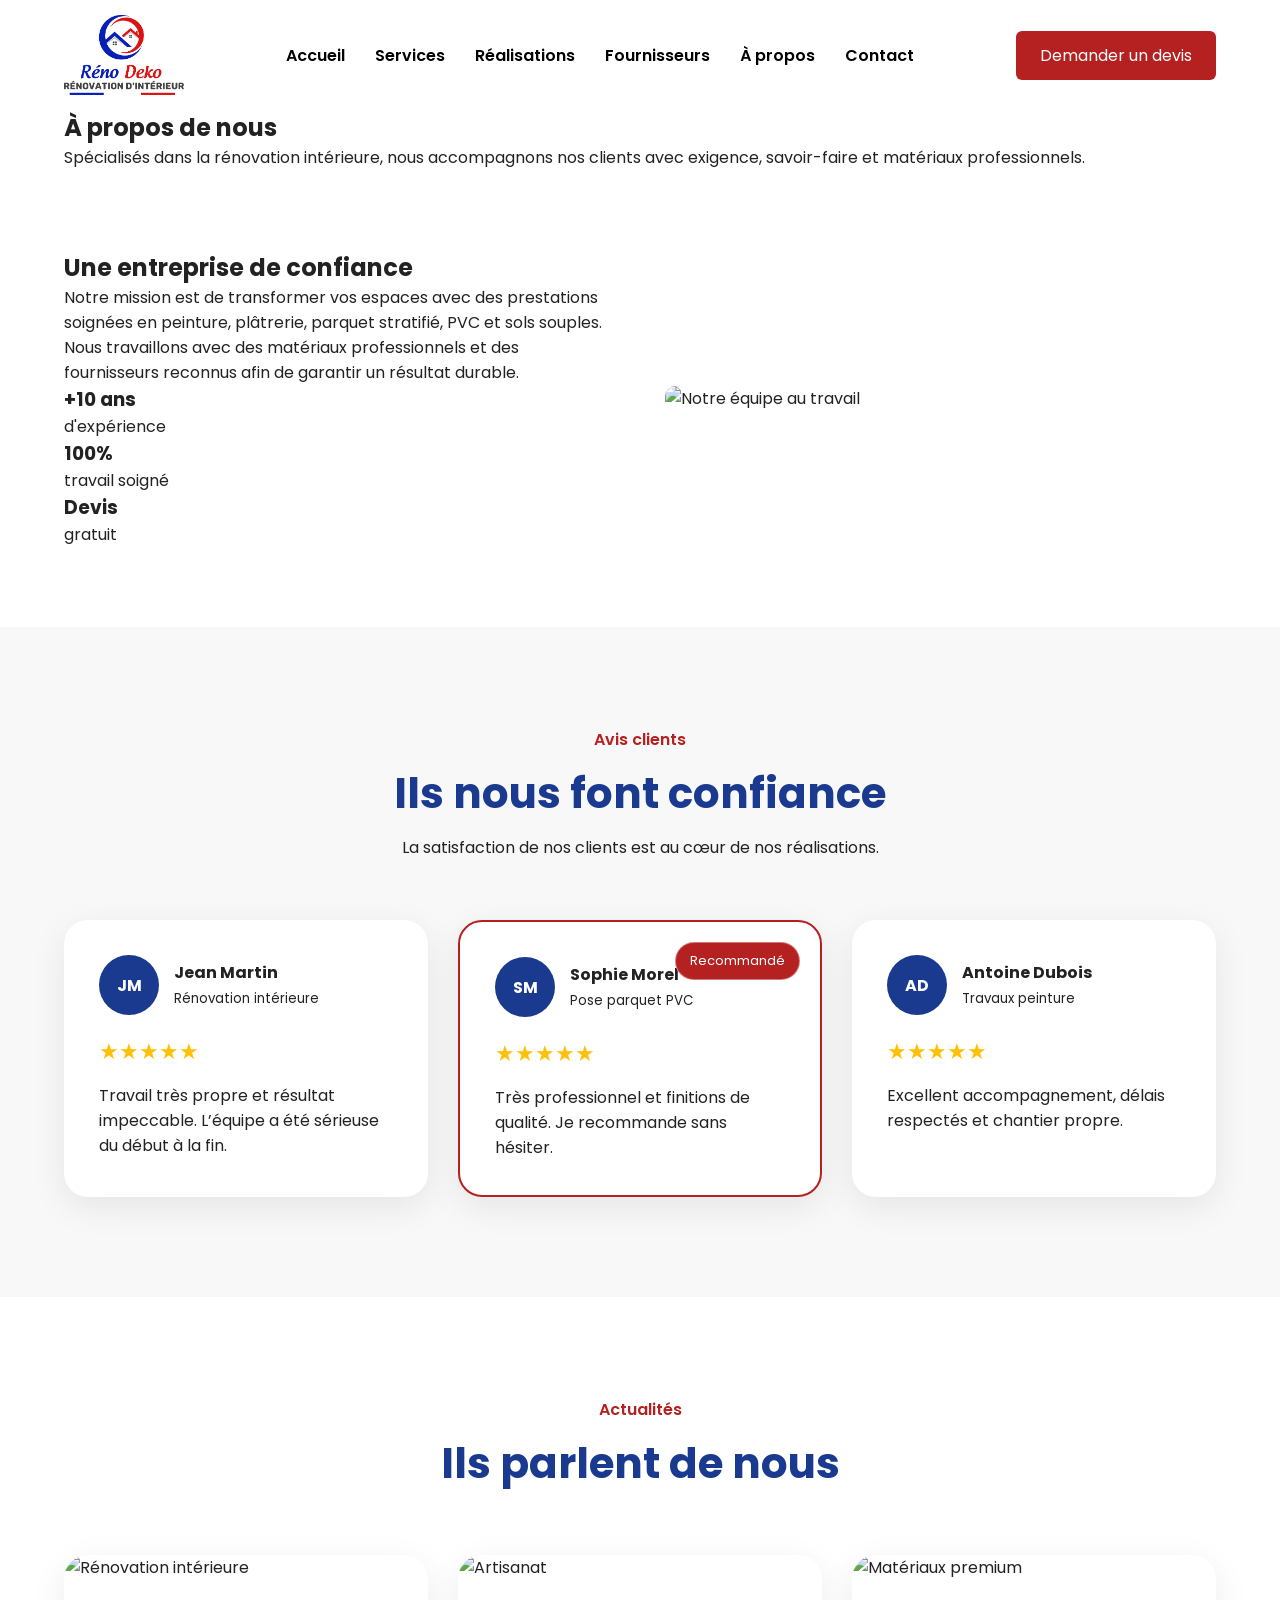
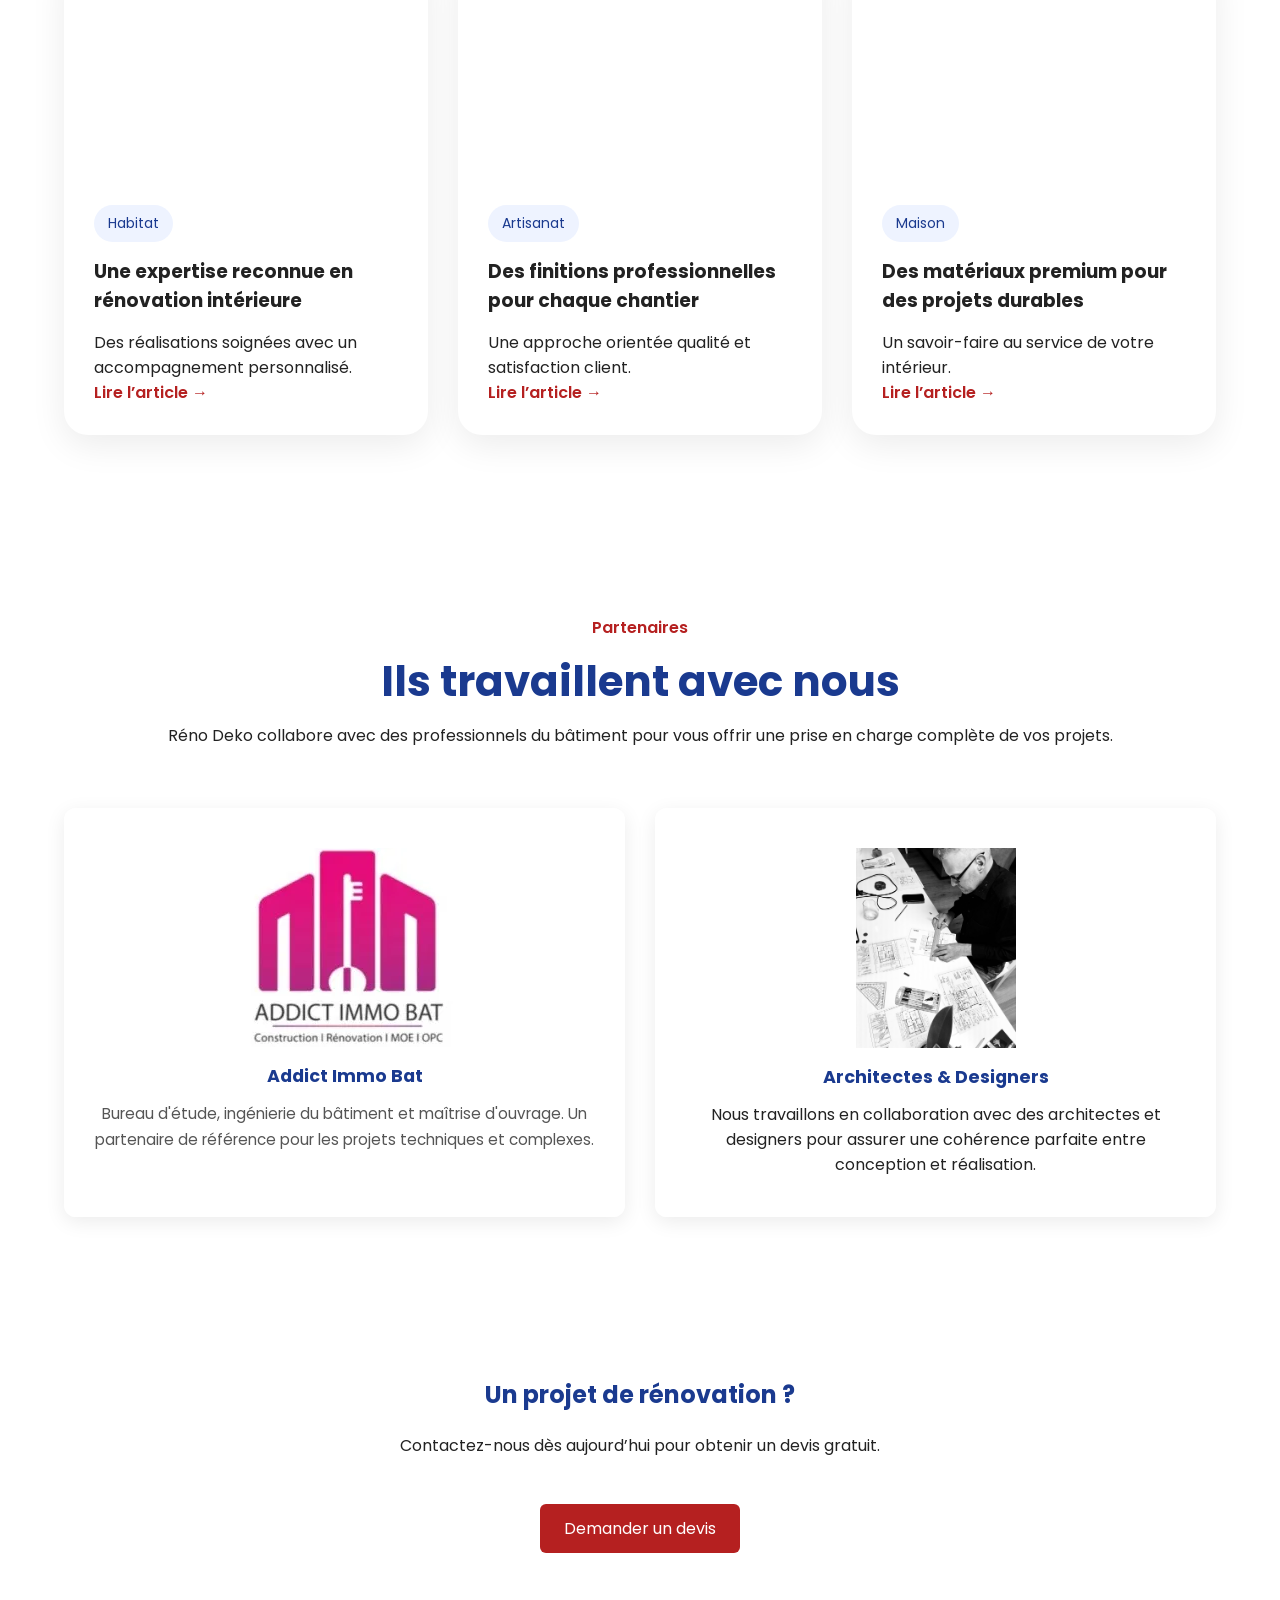
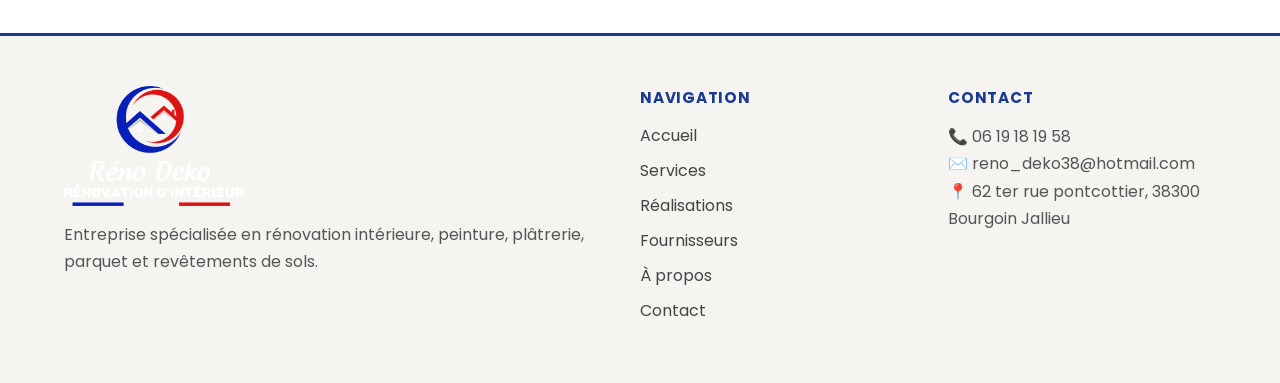
==== apropos.html @ 1f71a04a "Add files via upload" ====
<!DOCTYPE html>
<html lang="fr">

<head>

<meta charset="UTF-8">
<meta name="viewport" content="width=device-width, initial-scale=1.0">

<title>À propos</title>

<link rel="stylesheet" href="assets/css/style.css">
<link rel="stylesheet" href="assets/css/apropos.css">

</head>

<body>

<header>

    <div class="container navbar">

        <a href="index.html" class="logo">
            <img src="assets/images/logo.png" alt="Réno Deko">
        </a>

        <nav>
            <ul>
                <li><a href="index.html">Accueil</a></li>
                <li><a href="services.html">Services</a></li>
                <li><a href="realisations.html">Réalisations</a></li>
                <li><a href="fournisseurs.html">Fournisseurs</a></li>
                <li><a href="apropos.html">À propos</a></li>
                <li><a href="contact.html">Contact</a></li>
            </ul>
        </nav>

        <a href="contact.html" class="btn-primary">
            Demander un devis
        </a>

        <div class="burger">
            ☰
        </div>

    </div>

</header>

<main>

<section class="page-banner">

    <div class="container">

        <h1>À propos de nous</h1>

        <p>
            Spécialisés dans la rénovation intérieure,
            nous accompagnons nos clients avec exigence,
            savoir-faire et matériaux professionnels.
        </p>

    </div>

</section>


<section class="about">

    <div class="container about-grid">

        <div>

            <h2>Une entreprise de confiance</h2>

            <p>
                Notre mission est de transformer vos espaces
                avec des prestations soignées en peinture,
                plâtrerie, parquet stratifié, PVC et sols souples.
            </p>

            <p>
                Nous travaillons avec des matériaux
                professionnels et des fournisseurs reconnus
                afin de garantir un résultat durable.
            </p>

            <div class="stats">

                <div class="stat-box">
                    <h3>+10 ans</h3>
                    <p>d'expérience</p>
                </div>

                <div class="stat-box">
                    <h3>100%</h3>
                    <p>travail soigné</p>
                </div>

                <div class="stat-box">
                    <h3>Devis</h3>
                    <p>gratuit</p>
                </div>

            </div>

        </div>

        <img src="https://images.unsplash.com/photo-1600585154340-be6161a56a0c?w=700&q=80" alt="Notre équipe au travail" style="width:100%;border-radius:10px;">

    </div>

</section>


<section class="reviews">

    <div class="container">

        <div class="section-title">
            <span>Avis clients</span>
            <h2>Ils nous font confiance</h2>
            <p>
                La satisfaction de nos clients
                est au cœur de nos réalisations.
            </p>
        </div>

        <div class="reviews-grid">

            <div class="review-card">

                <div class="review-top">

                    <div class="review-avatar">
                        JM
                    </div>

                    <div>
                        <h4>Jean Martin</h4>
                        <small>Rénovation intérieure</small>
                    </div>

                </div>

                <div class="stars">
                    ★★★★★
                </div>

                <p>
                    Travail très propre et résultat impeccable.
                    L’équipe a été sérieuse du début à la fin.
                </p>

            </div>


            <div class="review-card featured">

                <div class="badge">
                    Recommandé
                </div>

                <div class="review-top">

                    <div class="review-avatar">
                        SM
                    </div>

                    <div>
                        <h4>Sophie Morel</h4>
                        <small>Pose parquet PVC</small>
                    </div>

                </div>

                <div class="stars">
                    ★★★★★
                </div>

                <p>
                    Très professionnel et finitions de qualité.
                    Je recommande sans hésiter.
                </p>

            </div>


            <div class="review-card">

                <div class="review-top">

                    <div class="review-avatar">
                        AD
                    </div>

                    <div>
                        <h4>Antoine Dubois</h4>
                        <small>Travaux peinture</small>
                    </div>

                </div>

                <div class="stars">
                    ★★★★★
                </div>

                <p>
                    Excellent accompagnement,
                    délais respectés et chantier propre.
                </p>

            </div>

        </div>

    </div>

</section>


<section class="press">

    <div class="container">

        <div class="section-title">
            <span>Actualités</span>
            <h2>Ils parlent de nous</h2>
        </div>

        <div class="press-grid">

            <article class="press-card">

                <div class="press-image" style="background:none;height:220px;overflow:hidden;">
                    <img src="https://images.unsplash.com/photo-1560440021-33f9b867899d?w=600&q=80" alt="Rénovation intérieure" style="width:100%;height:100%;object-fit:cover;">
                </div>

                <div class="press-content">
                    <span class="press-tag">
                        Habitat
                    </span>

                    <h3>
                        Une expertise reconnue
                        en rénovation intérieure
                    </h3>

                    <p>
                        Des réalisations soignées
                        avec un accompagnement personnalisé.
                    </p>

                    <a href="https://www.youtube.com/">
                        Lire l’article →
                    </a>
                </div>

            </article>


            <article class="press-card">

                <div class="press-image" style="background:none;height:220px;overflow:hidden;">
                    <img src="https://images.unsplash.com/photo-1503387762-592deb58ef4e?w=600&q=80" alt="Artisanat" style="width:100%;height:100%;object-fit:cover;">
                </div>

                <div class="press-content">
                    <span class="press-tag">
                        Artisanat
                    </span>

                    <h3>
                        Des finitions professionnelles
                        pour chaque chantier
                    </h3>

                    <p>
                        Une approche orientée qualité
                        et satisfaction client.
                    </p>

                    <a href="https://www.youtube.com/">
                        Lire l’article →
                    </a>
                </div>

            </article>


            <article class="press-card">

                <div class="press-image" style="background:none;height:220px;overflow:hidden;">
                    <img src="https://images.unsplash.com/photo-1556909114-f6e7ad7d3136?w=600&q=80" alt="Matériaux premium" style="width:100%;height:100%;object-fit:cover;">
                </div>

                <div class="press-content">
                    <span class="press-tag">
                        Maison
                    </span>

                    <h3>
                        Des matériaux premium
                        pour des projets durables
                    </h3>

                    <p>
                        Un savoir-faire au service
                        de votre intérieur.
                    </p>

                    <a href="https://www.youtube.com/">
                        Lire l’article →
                    </a>
                </div>

            </article>

        </div>

    </div>

</section>


<section class="partners">

<div class="container">

    <div class="section-title">
        <span>Partenaires</span>
        <h2>Ils travaillent avec nous</h2>
        <p>Réno Deko collabore avec des professionnels du bâtiment
        pour vous offrir une prise en charge complète de vos projets.</p>
    </div>

    <div class="partners-grid">

        <div class="partner-card">
            <img src="assets/images/addict-immo-bat.jpg" alt="Addict Immo Bat">
            <h3>Addict Immo Bat</h3>
            <p>Bureau d'étude, ingénierie du bâtiment et maîtrise d'ouvrage.
            Un partenaire de référence pour les projets techniques et complexes.</p>
        </div>

        <div class="partner-card2">
            <img src="assets/images/architechte.jpg" alt="Architechte">
            <h3>Architectes &amp; Designers</h3>
            <p>Nous travaillons en collaboration avec des architectes et designers
            pour assurer une cohérence parfaite entre conception et réalisation.</p>
        </div>

    </div>

</div>

</section>

<section class="cta">

    <div class="container">

        <h2>Un projet de rénovation ?</h2>

        <p>
            Contactez-nous dès aujourd’hui
            pour obtenir un devis gratuit.
        </p>

        <a href="contact.html" class="btn-primary">
            Demander un devis
        </a>

    </div>

</section>

</main>

<footer>

    <div class="container footer-grid">

        <div>
            <img src="assets/images/logo-white.png"
            alt="Réno Deko"
            style="width:180px; margin-bottom:15px;">

            <p>
                Entreprise spécialisée en rénovation intérieure,
                peinture, plâtrerie, parquet et revêtements de sols.
            </p>
        </div>

        <div>
            <h4>Navigation</h4>
            <a href="index.html">Accueil</a>
            <a href="services.html">Services</a>
            <a href="realisations.html">Réalisations</a>
            <a href="fournisseurs.html">Fournisseurs</a>
            <a href="apropos.html">À propos</a>
            <a href="contact.html">Contact</a>
        </div>

        <div>
            <h4>Contact</h4>
                
            <p>📞 06 19 18 19 58</p>
            <p>✉️ reno_deko38@hotmail.com</p>
            <p>📍 62 ter rue pontcottier, 38300 Bourgoin Jallieu</p>
        </div>

    </div>

</footer>

<script src="assets/js/main.js"></script>

</body>
</html>
---- assets/css/style.css ----
@import url('https://fonts.googleapis.com/css2?family=Poppins:wght@300;400;500;600;700&display=swap');

:root{
    --blue:#1a3a8f;
    --red:#b52020;
    --dark:#222;
    --light:#fff;
    --gray:#faf9f7;
}

*{
    margin:0;
    padding:0;
    box-sizing:border-box;
}

html,
body{
    height:100%;
}

body{
    font-family:'Poppins',sans-serif;
    color:var(--dark);
    display:flex;
    flex-direction:column;
    min-height:100vh;
    background-image: url("../images/fond.jpg");
    background-size: cover;
    background-position: center;
    background-repeat: no-repeat;
    background-attachment: fixed;
}

main{
    flex:1;
}

img{
    max-width:100%;
    display:block;
}

a{
    text-decoration:none;
}

.container{
    width:90%;
    max-width:1200px;
    margin:auto;
}

/* ── HEADER ── */
header{
    background:rgba(255,255,255,0.95);
    position: relative;
    z-index: 10;
}

.navbar{
    display:flex;
    justify-content:space-between;
    align-items:center;
    padding:15px 0;
}

.logo img{
    height:80px;
}

nav ul{
    display:flex;
    list-style:none;
    gap:30px;
}

nav a{
    color:#000000;
    font-weight:600;
    font-size:16px;
}

nav a:hover{
    color:var(--blue);
}

.btn-primary{
    background:var(--red);
    color:white;
    padding:12px 24px;
    border-radius:6px;
    transition: background 0.2s ease;
}

.btn-primary:hover{
    background:#8f1818;
}

.btn-secondary{
    border:2px solid white;
    color:white;
    padding:12px 24px;
    border-radius:6px;
    transition: all 0.2s ease;
}

.btn-secondary:hover{
    background:white;
    color:var(--dark);
}

/* ── HERO PLEINE LARGEUR ── */
.hero{
    position: relative;
    min-height: 90vh;
    display: flex;
    align-items: center;
    overflow: hidden;
}

/* Diaporama du hero — contrôlé par JavaScript */
/* Place tes fichiers : hero-banner1.jpg, hero-banner2.jpg, hero-banner3.jpg */
.hero-bg{
    position: absolute;
    inset: 0;
    background-size: cover;
    background-position: center;
    background-repeat: no-repeat;
    opacity: 0;
    transition: opacity 2s ease-in-out;
}

.hero-bg.active{
    opacity: 1;
}

/* Overlay sombre pour lisibilité du texte */
.hero-overlay{
    position: absolute;
    inset: 0;
    background: linear-gradient(
        to right,
        rgba(0,0,0,0.65) 0%,
        rgba(0,0,0,0.35) 60%,
        rgba(0,0,0,0.15) 100%
    );
}

.hero-content{
    position: relative;
    z-index: 2;
    max-width: 650px;
    padding: 80px 0;
}

.badge{
    display:inline-block;
    background: rgba(255,255,255,0.2);
    color: white;
    border: 1px solid rgba(255,255,255,0.4);
    padding:8px 15px;
    border-radius:50px;
    margin-bottom:24px;
    font-size:0.85rem;
    backdrop-filter: blur(4px);
}

.hero h1{
    font-size: 56px;
    color: white;
    margin-bottom: 20px;
    line-height: 1.15;
    text-shadow: 0 2px 10px rgba(0,0,0,0.3);
}

.hero p{
    color: rgba(255,255,255,0.88);
    line-height:1.8;
    margin-bottom:36px;
    font-size: 1.05rem;
}

.hero-buttons{
    display:flex;
    gap:15px;
    flex-wrap: wrap;
}

/* ── SERVICES ── */
.services-home{
    padding:80px 0;
    background:transparent;
}

.services-home h2,
.suppliers-preview h2,
.cta h2{
    text-align:center;
    margin-bottom:40px;
    color:var(--blue);
}

/* anciens cards conservés au cas où utilisés ailleurs */
.cards{
    display:grid;
    grid-template-columns:repeat(auto-fit,minmax(220px,1fr));
    gap:20px;
}
.card{
    background:rgba(255,255,255,0.92);
    padding:30px;
    border-radius:10px;
    box-shadow:0 5px 20px rgba(0,0,0,.08);
}

/* ── SERVICE CARDS AVEC HOVER IMAGE ── */
.service-cards{
    display:grid;
    grid-template-columns:repeat(3, 1fr);
    gap:16px;
}

.service-card{
    position:relative;
    overflow:hidden;
    display:block;
    aspect-ratio:4/3;
    cursor:pointer;
    border-radius:10px;
}

.service-card img{
    width:100%;
    height:100%;
    object-fit:cover;
    display:block;
    transition:transform 0.5s ease;
}

.service-card:hover img{
    transform:scale(1.06);
}

.service-card-overlay{
    position:absolute;
    inset:0;
    background:linear-gradient(
        to top,
        rgba(10,20,60,0.70) 0%,
        rgba(10,20,60,0.30) 60%,
        rgba(0,0,0,0) 100%
    );
    display:flex;
    flex-direction:column;
    justify-content:flex-end;
    padding:28px 24px;
    opacity:0;
    transition:opacity 0.35s ease;
}

/* titre toujours visible en bas même sans hover */
.service-card-overlay h3{
    color:white;
    font-size:1.15rem;
    font-weight:700;
    margin-bottom:8px;
    text-shadow:0 1px 6px rgba(0,0,0,0.5);
    transform:translateY(6px);
    transition:transform 0.35s ease;
}

.service-card-overlay p{
    color:rgba(255,255,255,0.9);
    font-size:0.88rem;
    line-height:1.55;
    margin-bottom:14px;
    opacity:0;
    transform:translateY(10px);
    transition:opacity 0.3s ease 0.05s, transform 0.35s ease 0.05s;
}

.service-card-link{
    display:inline-block;
    color:white;
    border:1px solid white;
    padding:6px 16px;
    border-radius:4px;
    font-size:0.82rem;
    font-weight:600;
    width:fit-content;
    opacity:0;
    transform:translateY(10px);
    transition:opacity 0.3s ease 0.1s, transform 0.35s ease 0.1s, background 0.2s ease;
}

.service-card-link:hover{
    background:white;
    color:var(--dark);
}

/* état sans hover : juste le titre visible */
.service-card::before{
    content:'';
    position:absolute;
    inset:0;
    background:linear-gradient(
        to top,
        rgba(0,0,0,0.30) 0%,
        rgba(0,0,0,0) 45%
    );
    z-index:1;
    transition:opacity 0.35s ease;
}

.service-card .service-card-overlay{
    z-index:2;
    opacity:1;
}

.service-card:not(:hover) .service-card-overlay p,
.service-card:not(:hover) .service-card-link{
    opacity:0;
    transform:translateY(10px);
}

.service-card:hover .service-card-overlay p,
.service-card:hover .service-card-link{
    opacity:1;
    transform:translateY(0);
}

.service-card:hover::before{
    opacity:0;
}

.service-card:hover .service-card-overlay h3{
    transform:translateY(0);
}

@media(max-width:992px){
    .service-cards{
        grid-template-columns:repeat(2,1fr);
    }
}

@media(max-width:560px){
    .service-cards{
        grid-template-columns:1fr;
    }
}

/* ── SERVICES PAGE CARDS ── */
.services-page .container{
    display: flex;
    flex-direction: column;
    gap: 30px;
    padding: 60px 0;
}

.services-card{
    display: flex;
    flex-direction: row;
    align-items: stretch;
    background: rgba(255,255,255,0.95);
    border-radius: 14px;
    box-shadow: 0 4px 24px rgba(0,0,0,0.08);
    overflow: hidden;
}

.services-card img{
    width: 340px;
    min-width: 280px;
    height: 280px;
    object-fit: cover;
    display: block;
    flex-shrink: 0;
    border-radius: 14px 0 0 14px;
}

.services-card > div{
    padding: 36px 40px;
    display: flex;
    flex-direction: column;
    justify-content: center;
}

.services-card h2{
    color: var(--blue);
    font-size: 1.4rem;
    font-weight: 700;
    margin-bottom: 12px;
}

.services-card p{
    color: #444;
    line-height: 1.7;
    margin-bottom: 16px;
    font-size: 0.97rem;
}

.services-card ul{
    list-style: none;
    padding: 0;
    display: flex;
    flex-direction: column;
    gap: 6px;
}

.services-card ul li{
    color: #333;
    font-size: 0.93rem;
}

@media(max-width: 768px){
    .services-card{
        flex-direction: column;
    }

    .services-card img{
        width: 100%;
        height: 220px;
        min-width: unset;
    }

    .services-card > div{
        padding: 24px 20px;
    }
}

/* ── AVANTAGES ── */
.advantages{
    background:var(--blue);
    color:white;
    padding:50px 0;
}

.advantages-grid{
    display:grid;
    grid-template-columns:repeat(3,1fr);
    gap:30px 20px;
    text-align:center;
}

.advantages-grid h3{
    font-size:1.1rem;
    margin-bottom:6px;
}

.advantages-grid p{
    font-size:0.9rem;
    opacity:0.85;
}

/* ── FOURNISSEURS ── */
.suppliers-preview{
    padding:80px 0;
}

.logos{
    display:flex;
    justify-content:center;
    align-items:center;
    flex-wrap:wrap;
    gap:50px;
}

.logos img{
    max-height:60px;
    min-width:80px;
    object-fit:contain;
}

.logos img[src=""],
.logos img:not([src]){
    display:none;
}

/* ── CTA ── */
.cta{
    padding:80px 0;
    text-align:center;
}

.cta h2{
    margin-bottom:20px;
}

.cta p{
    margin-bottom:35px;
    line-height:1.7;
}

.cta .btn-primary{
    display:inline-block;
    margin-top:10px;
}

/* ── FOOTER ── */
footer{
    background:#f5f4f0;
    color:#333;
    padding:50px 0;
    border-top:3px solid var(--blue);
}

.footer-grid{
    display:grid;
    grid-template-columns:2fr 1fr 1fr;
    gap:40px;
}

footer a{
    display:block;
    color:#444;
    margin-bottom:10px;
    transition: color 0.2s;
}

footer a:hover{
    color:var(--blue);
}

footer h4{
    color:var(--blue);
    margin-bottom:14px;
    font-size:0.95rem;
    text-transform:uppercase;
    letter-spacing:0.05em;
}

footer p{
    color:#555;
    line-height:1.7;
}

.burger{
    display:none;
}

/* ── MOBILE ── */
@media(max-width:992px){

    .hero{
        min-height: 100svh;
    }

    .hero h1{
        font-size:32px;
    }

    .hero-overlay{
        background: rgba(0,0,0,0.55);
    }

    nav{
        display:none;
    }

    .burger{
        display:block;
        font-size:28px;
        cursor:pointer;
        color:var(--blue);
    }

    nav.active{
        display:flex;
        position:absolute;
        top:100%;
        left:0;
        right:0;
        background:white;
        flex-direction:column;
        padding:20px;
        box-shadow:0 10px 20px rgba(0,0,0,.1);
        z-index:100;
    }

    nav.active ul{
        flex-direction:column;
        gap:20px;
    }

    header{
        position:relative;
    }

    .advantages-grid{
        grid-template-columns:1fr 1fr;
        gap:24px 16px;
    }

    .footer-grid{
        grid-template-columns:1fr;
    }

    .navbar > .btn-primary{
        display:none;
    }
}
---- assets/css/apropos.css ----
.about{
padding:80px 0;
}

.about-grid{
display:grid;
grid-template-columns:1fr 1fr;
gap:50px;
align-items:center;
}

.about img{
border-radius:10px;
}

@media(max-width:768px){

.about-grid{
grid-template-columns:1fr;
}

}

.section-title{
    text-align:center;
    margin-bottom:60px;
}

.section-title span{
    color:var(--red);
    font-weight:600;
}

.section-title h2{
    font-size:42px;
    color:var(--blue);
    margin:10px 0;
}

/* AVIS */

.reviews{
    background:#f8f8f8;
    padding:100px 0;
}

.reviews-grid{
    display:grid;
    grid-template-columns:repeat(3,1fr);
    gap:30px;
}

.review-card{
    background:white;
    border-radius:24px;
    padding:35px;
    box-shadow:0 10px 35px rgba(0,0,0,.08);
    transition:.3s;
    position:relative;
}

.review-card:hover{
    transform:translateY(-8px);
}

.review-top{
    display:flex;
    align-items:center;
    gap:15px;
    margin-bottom:20px;
}

.review-avatar{
    width:60px;
    height:60px;
    border-radius:50%;
    background:var(--blue);
    color:white;
    display:flex;
    align-items:center;
    justify-content:center;
    font-weight:700;
}

.stars{
    color:#FFC107;
    font-size:22px;
    margin-bottom:15px;
}

.featured{
    border:2px solid var(--red);
}

.badge{
    position:absolute;
    top:20px;
    right:20px;
    background:var(--red);
    color:white;
    padding:8px 14px;
    border-radius:50px;
    font-size:13px;
}

/* PRESSE */

.press{
    padding:100px 0;
}

.press-grid{
    display:grid;
    grid-template-columns:repeat(3,1fr);
    gap:30px;
}

.press-card{
    background:white;
    border-radius:24px;
    overflow:hidden;
    box-shadow:0 10px 35px rgba(0,0,0,.08);
    transition:.3s;
}

.press-card:hover{
    transform:translateY(-8px);
}

.press-image{
    height:220px;
    background:linear-gradient(
        135deg,
        var(--blue),
        #1f3d7a
    );
}

.press-content{
    padding:30px;
}

.press-tag{
    display:inline-block;
    background:#eef3ff;
    color:var(--blue);
    padding:8px 14px;
    border-radius:50px;
    font-size:14px;
    margin-bottom:15px;
}

.press-content h3{
    margin-bottom:15px;
}

.press-content a{
    color:var(--red);
    font-weight:600;
    text-decoration:none;
}

@media(max-width:992px){

    .reviews-grid,
    .press-grid{
        grid-template-columns:1fr;
    }

}
/* PARTENAIRES */

.partners {
    padding: 80px 0;
    background: transparent;
}

.partners-grid {
    display: grid;
    grid-template-columns: repeat(auto-fit, minmax(280px, 1fr));
    gap: 30px;
    margin-top: 20px;
}

.partner-card {
    background: rgba(255,255,255,0.92);
    border-radius: 12px;
    padding: 40px 30px;
    box-shadow: 0 5px 20px rgba(0,0,0,.08);
    text-align: center;
}

.partner-card2 {
    background: rgba(255,255,255,0.92);
    border-radius: 12px;
    padding: 40px 30px;
    box-shadow: 0 5px 20px rgba(0,0,0,.08);
    text-align: center;
}

.partner-card img {
    max-height: 800px;
    object-fit: contain;
    margin: 0 auto 16px;
}

.partner-card2 img {
    max-height: 200px;
    object-fit: contain;
    margin: 0 auto 16px;
}

.partner-icon {
    font-size: 2.5rem;
    margin-bottom: 16px;
}

.partner-card h3 {
    color: var(--blue);
    margin-bottom: 12px;
    font-size: 1.1rem;
}

.partner-card2 h3 {
    color: var(--blue);
    margin-bottom: 12px;
    font-size: 1.1rem;
}

.partner-card p {
    line-height: 1.7;
    color: #555;
    font-size: 0.95rem;
}
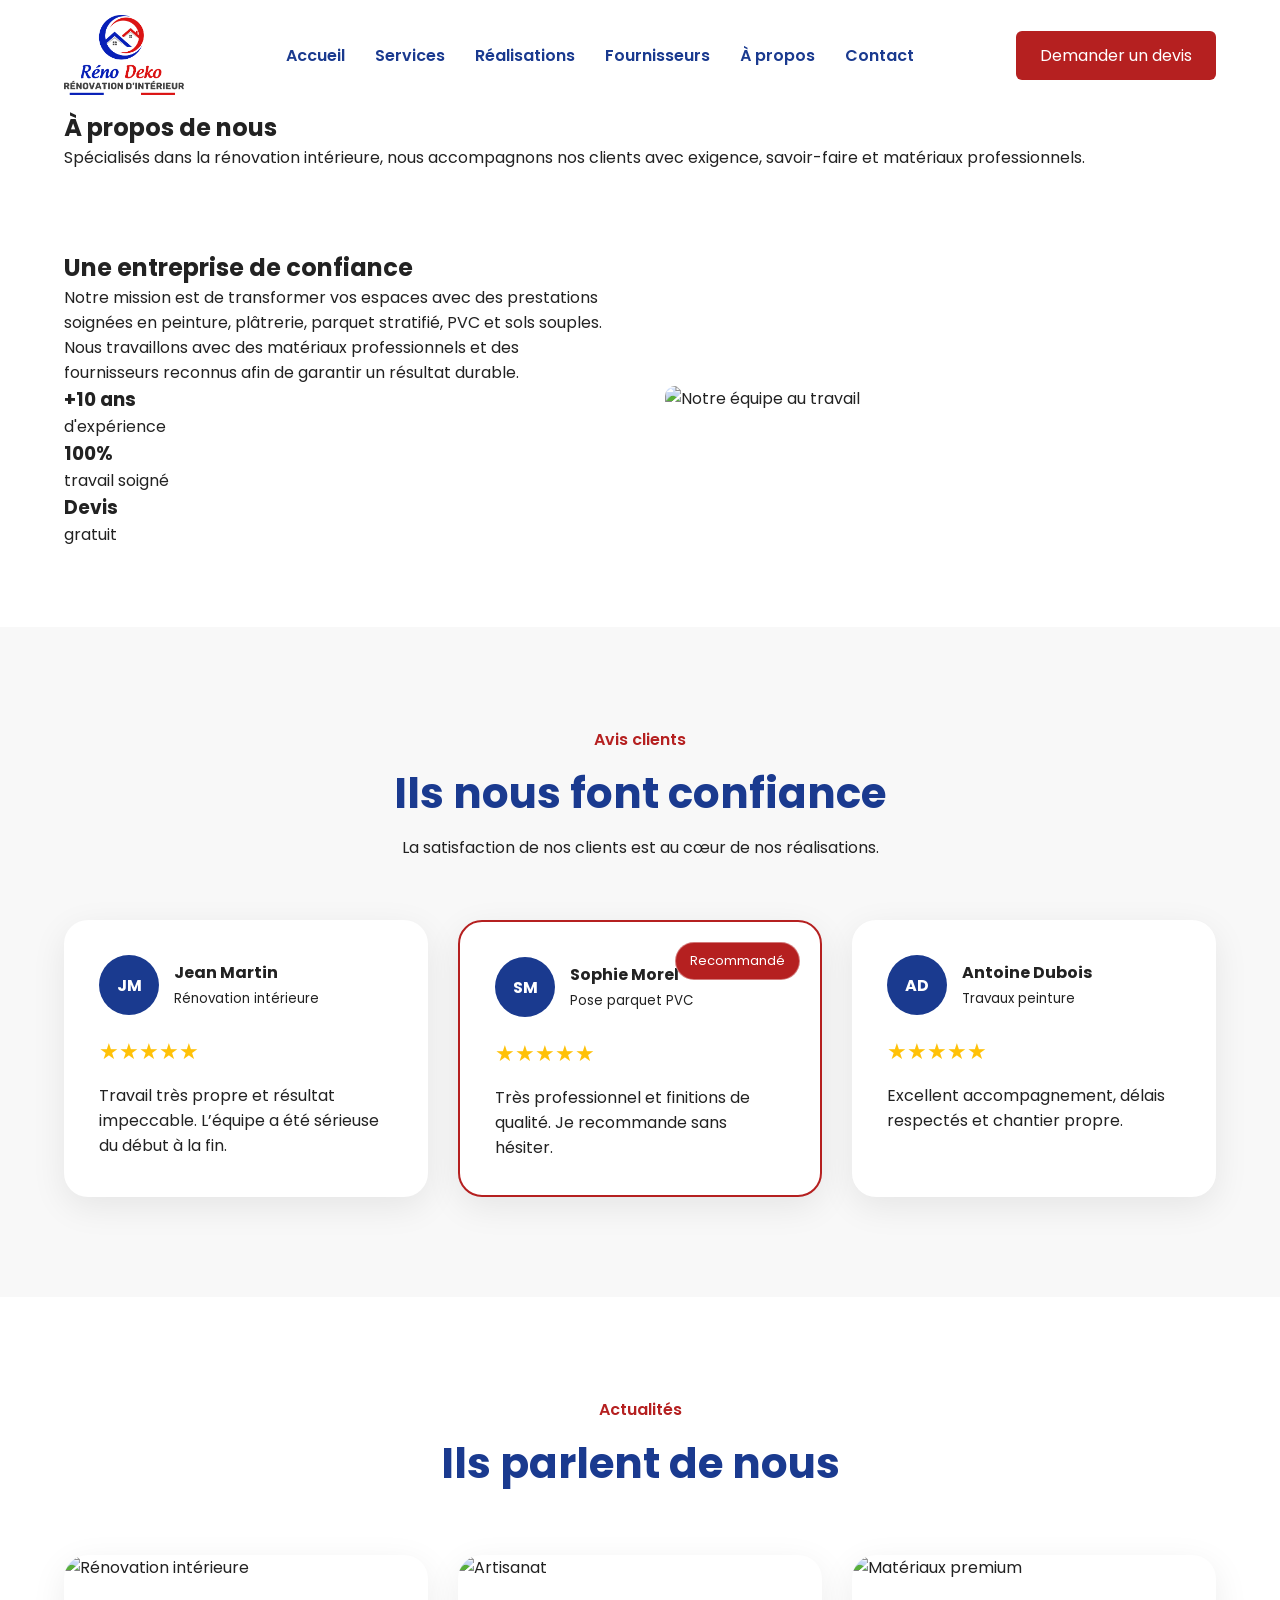
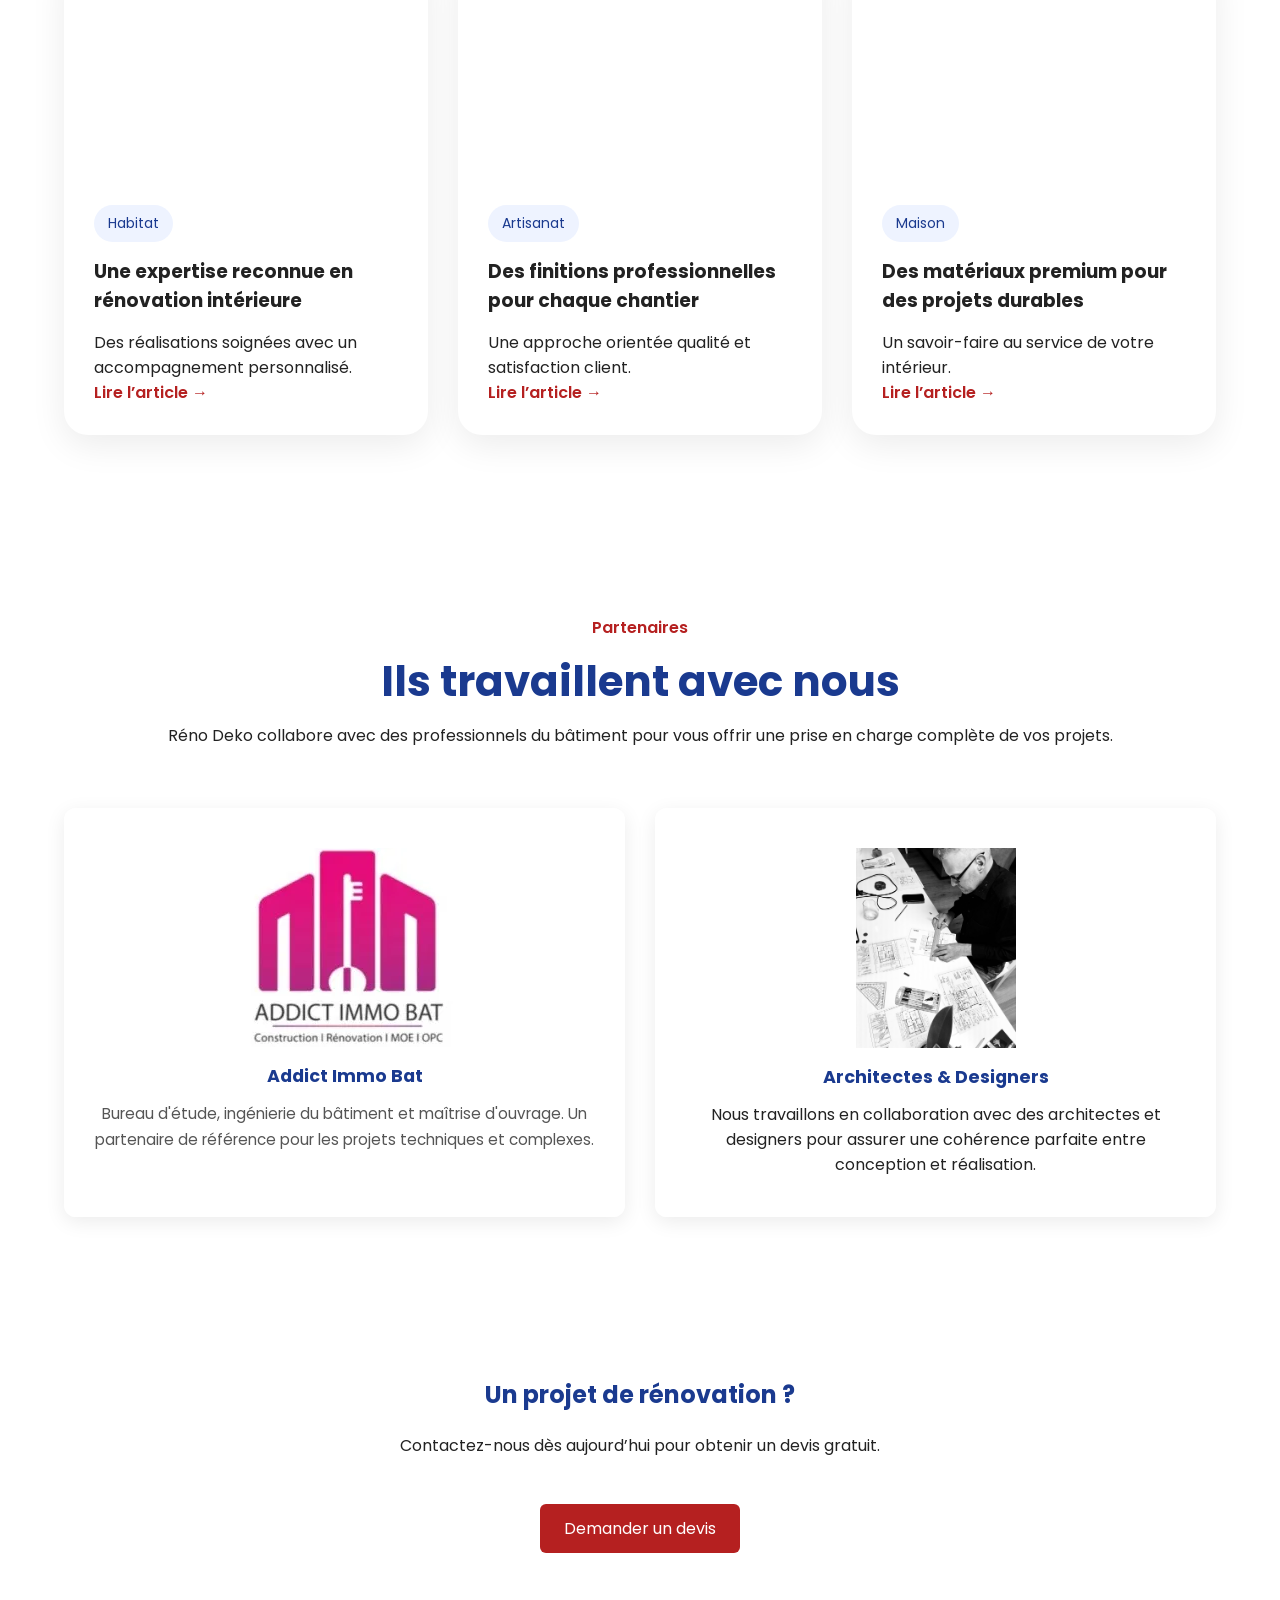
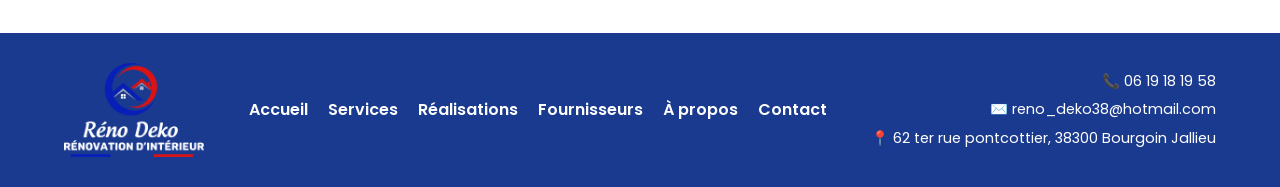
==== commit 894a94c0: "Add files via upload" ====
--- a/apropos.html
+++ b/apropos.html
@@ -379,40 +379,30 @@
 
 <footer>
 
-    <div class="container footer-grid">
-
-        <div>
-            <img src="assets/images/logo-white.png"
-            alt="Réno Deko"
-            style="width:180px; margin-bottom:15px;">
-
-            <p>
-                Entreprise spécialisée en rénovation intérieure,
-                peinture, plâtrerie, parquet et revêtements de sols.
-            </p>
-        </div>
-
-        <div>
-            <h4>Navigation</h4>
-            <a href="index.html">Accueil</a>
-            <a href="services.html">Services</a>
-            <a href="realisations.html">Réalisations</a>
-            <a href="fournisseurs.html">Fournisseurs</a>
-            <a href="apropos.html">À propos</a>
-            <a href="contact.html">Contact</a>
-        </div>
-
-        <div>
-            <h4>Contact</h4>
-                
-            <p>📞 06 19 18 19 58</p>
-            <p>✉️ reno_deko38@hotmail.com</p>
-            <p>📍 62 ter rue pontcottier, 38300 Bourgoin Jallieu</p>
-        </div>
-
-    </div>
-
-</footer>
+        <div class="container footer-grid">
+
+            <div class="footer-logo">
+                <img src="assets/images/logo-white.png" alt="Réno Deko" style="width:140px;">
+            </div>
+
+            <nav class="footer-nav">
+                <a href="index.html">Accueil</a>
+                <a href="services.html">Services</a>
+                <a href="realisations.html">Réalisations</a>
+                <a href="fournisseurs.html">Fournisseurs</a>
+                <a href="apropos.html">À propos</a>
+                <a href="contact.html">Contact</a>
+            </nav>
+
+            <div class="footer-contact">
+                <p>📞 <a href="tel:+33619181958">06 19 18 19 58</a></p>
+                <p>✉️ reno_deko38@hotmail.com</p>
+                <p>📍 62 ter rue pontcottier, 38300 Bourgoin Jallieu</p>
+            </div>
+
+        </div>
+
+    </footer>
 
 <script src="assets/js/main.js"></script>
 
--- a/assets/css/style.css
+++ b/assets/css/style.css
@@ -76,7 +76,7 @@
 }
 
 nav a{
-    color:#000000;
+    color:#1a3a8f;
     font-weight:600;
     font-size:16px;
 }
@@ -371,7 +371,7 @@
 .services-card img{
     width: 340px;
     min-width: 280px;
-    height: 280px;
+    height: 300px;
     object-fit: cover;
     display: block;
     flex-shrink: 0;
@@ -498,40 +498,57 @@
 
 /* ── FOOTER ── */
 footer{
-    background:#f5f4f0;
-    color:#333;
-    padding:50px 0;
-    border-top:3px solid var(--blue);
+    background:#1a3a8f;
+    padding:30px 0;
 }
 
 .footer-grid{
-    display:grid;
-    grid-template-columns:2fr 1fr 1fr;
+    display:flex;
+    justify-content:space-between;
+    align-items:center;
     gap:40px;
 }
 
+.footer-logo{
+    flex-shrink:0;
+}
+
+.footer-nav{
+    display:flex;
+    flex-wrap:wrap;
+    gap:6px 20px;
+    justify-content:center;
+}
+
+.footer-nav a{
+    display:inline;
+    color:#ffffff;
+    font-weight:600;
+    transition: color 0.2s;
+}
+
+.footer-nav a:hover{
+    color:var(--blue);
+}
+
+.footer-contact{
+    text-align:right;
+    flex-shrink:0;
+}
+
+.footer-contact p{
+    color:#ffffff;
+    line-height:2;
+    font-size:0.9rem;
+}
+
 footer a{
-    display:block;
-    color:#444;
-    margin-bottom:10px;
+    color:#ffffff;
     transition: color 0.2s;
 }
 
 footer a:hover{
     color:var(--blue);
-}
-
-footer h4{
-    color:var(--blue);
-    margin-bottom:14px;
-    font-size:0.95rem;
-    text-transform:uppercase;
-    letter-spacing:0.05em;
-}
-
-footer p{
-    color:#555;
-    line-height:1.7;
 }
 
 .burger{
@@ -592,10 +609,16 @@
     }
 
     .footer-grid{
-        grid-template-columns:1fr;
+        flex-direction:column;
+        align-items:flex-start;
+        gap:24px;
+    }
+
+    .footer-contact{
+        text-align:left;
     }
 
     .navbar > .btn-primary{
         display:none;
     }
-}
+}
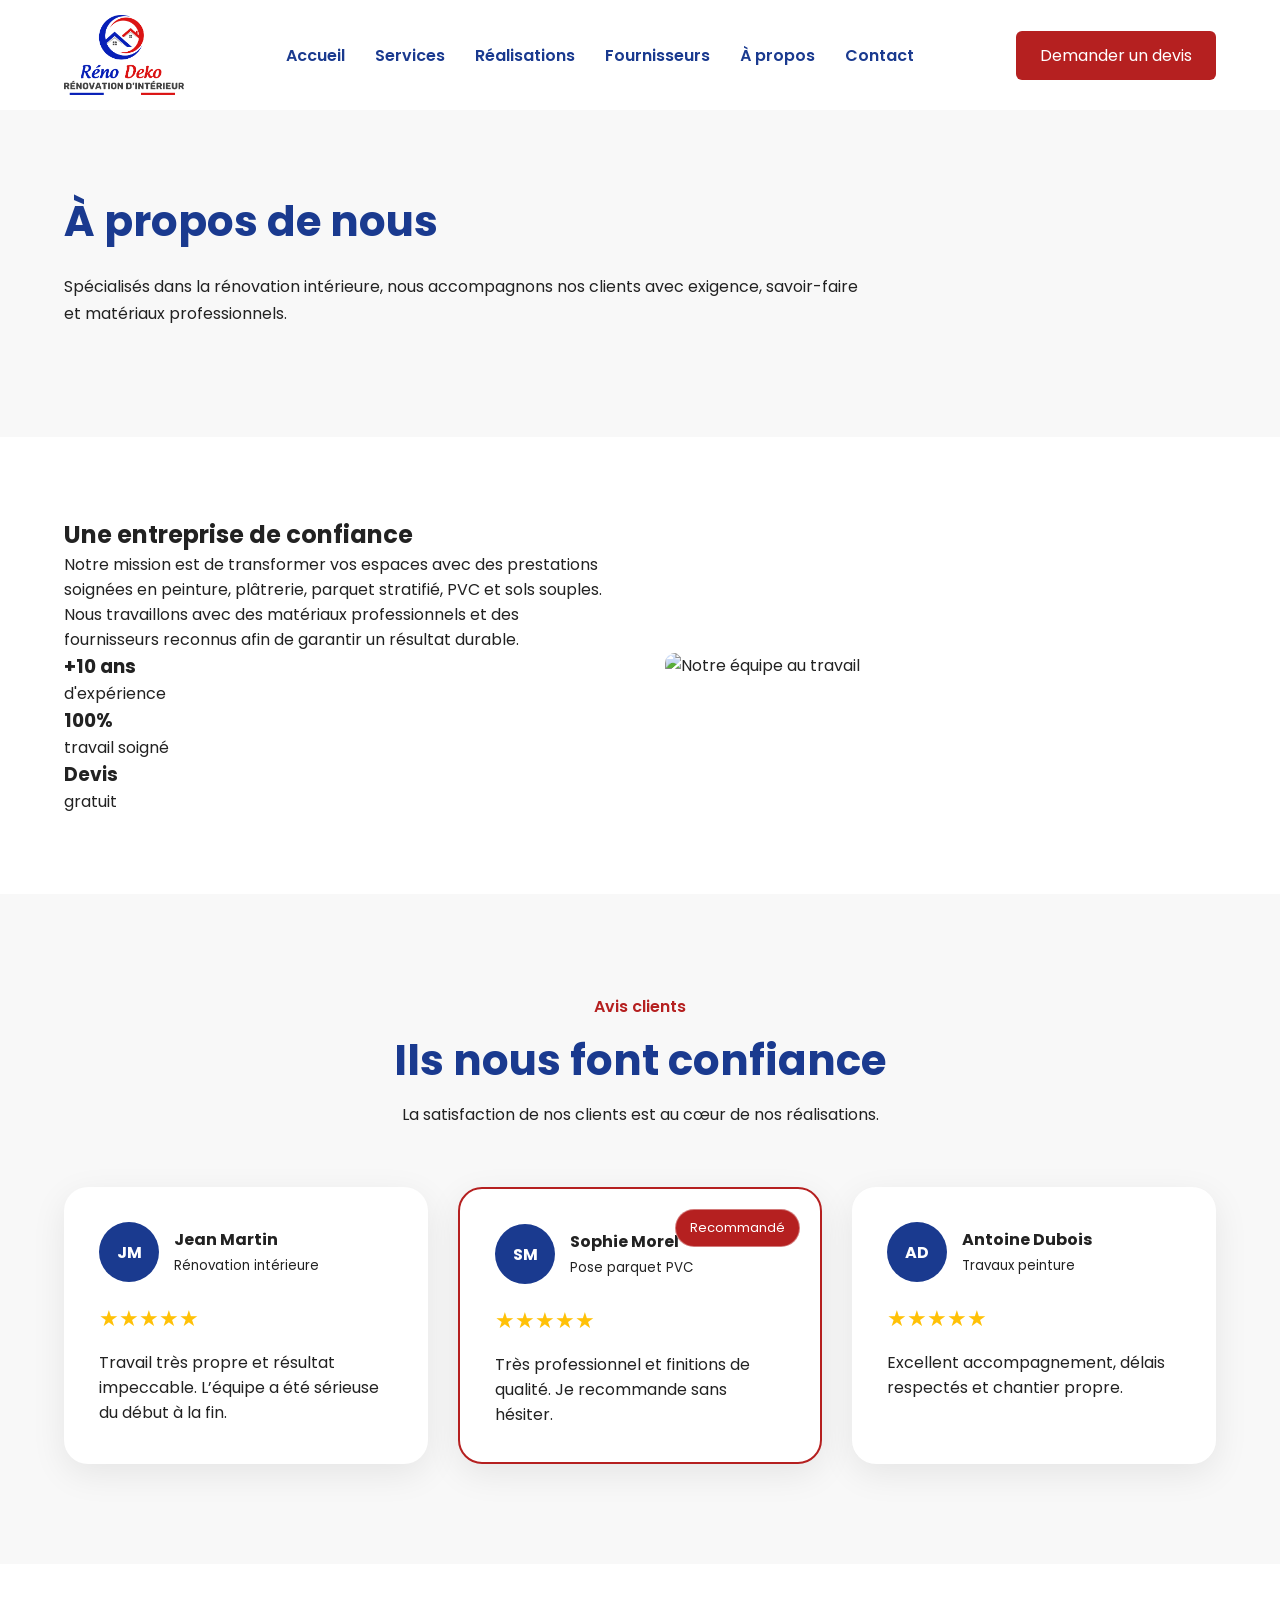
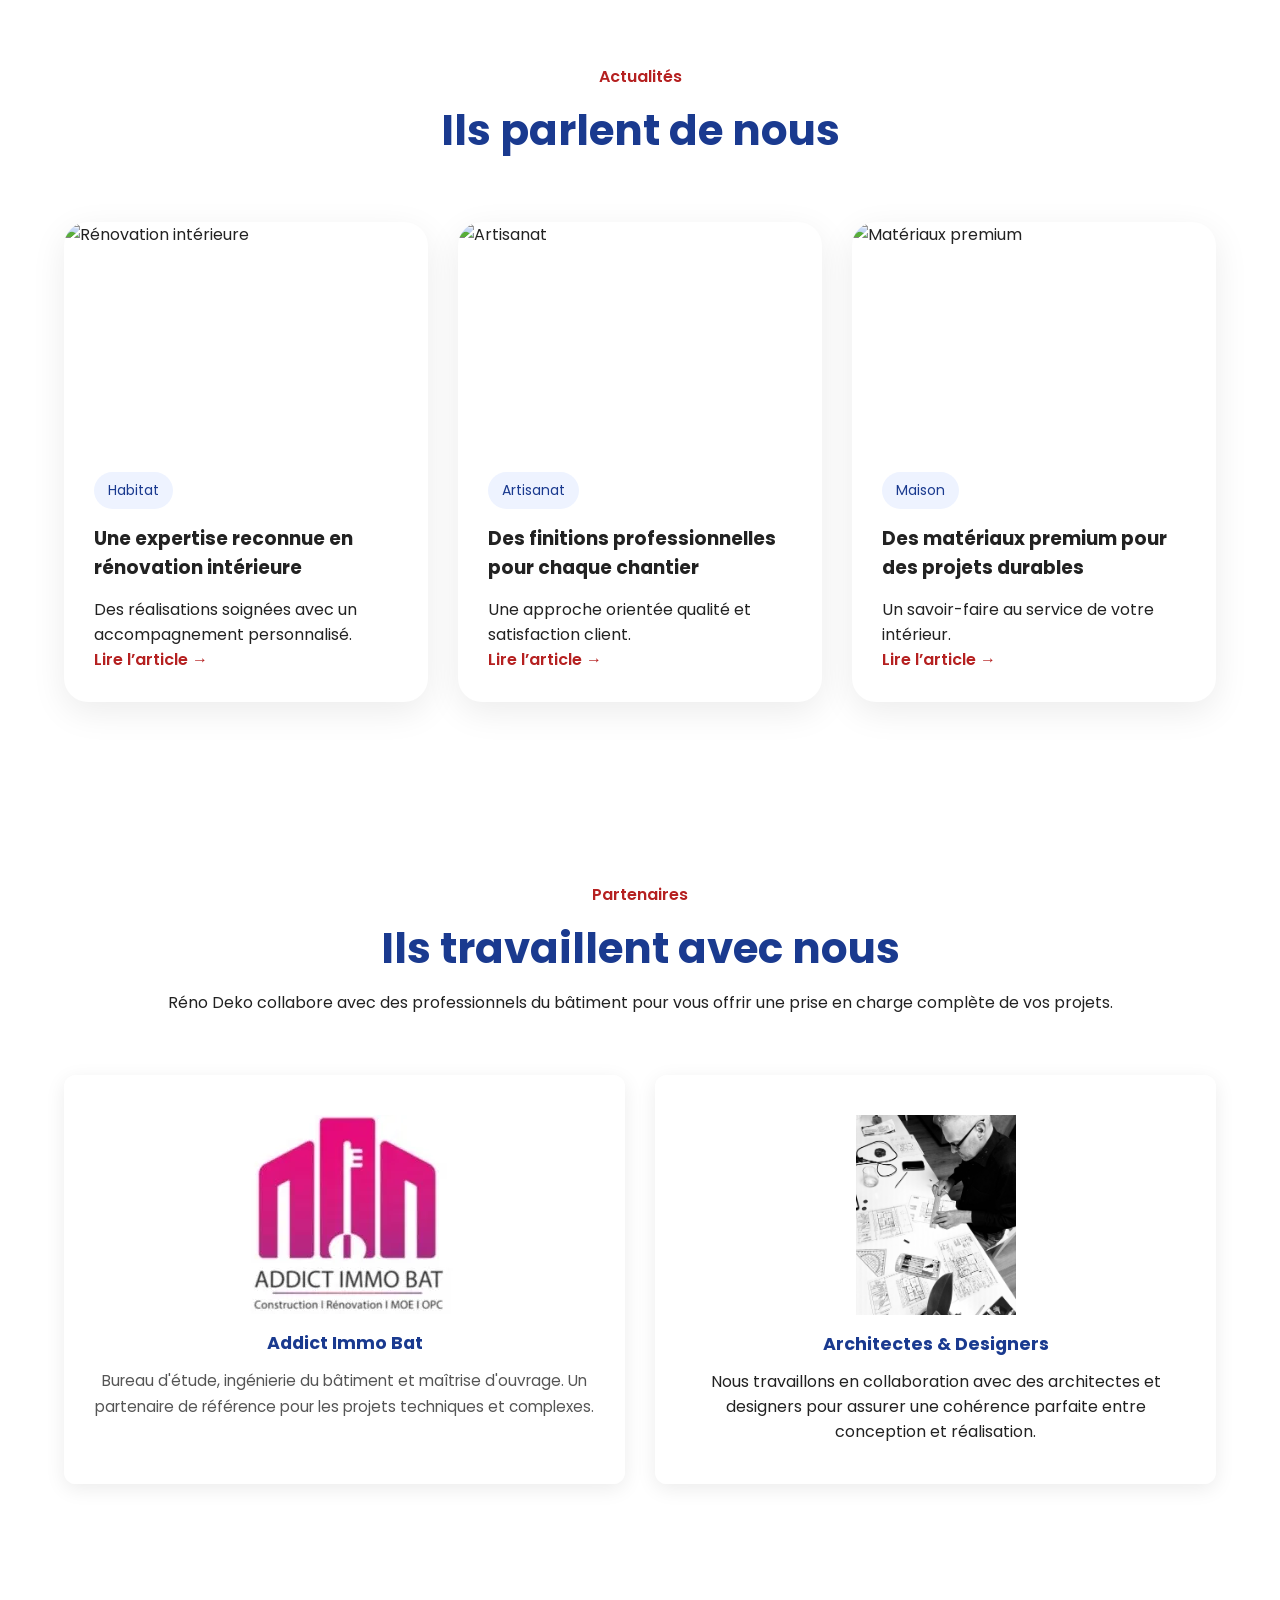
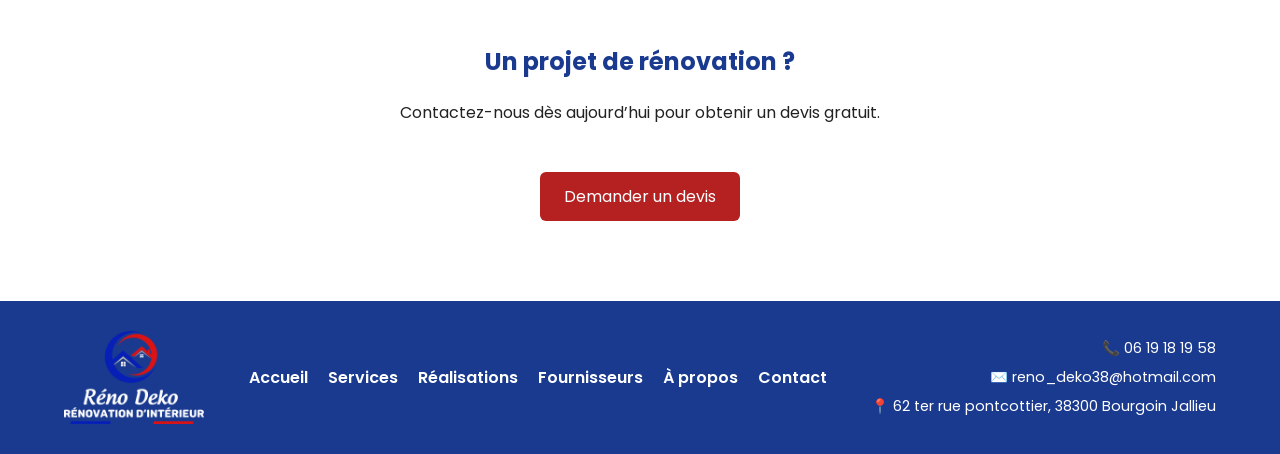
==== commit 1df90949: "Update apropos.html" ====
--- a/apropos.html
+++ b/apropos.html
@@ -5,9 +5,8 @@
 
 <meta charset="UTF-8">
 <meta name="viewport" content="width=device-width, initial-scale=1.0">
-
-<title>À propos</title>
-
+<title>À propos – Réno Deko, artisan peintre en Isère</title>
+<meta name="description" content="Plus de 10 ans d'expérience en rénovation intérieure à Bourgoin-Jallieu. Découvrez notre savoir-faire et nos valeurs.">
 <link rel="stylesheet" href="assets/css/style.css">
 <link rel="stylesheet" href="assets/css/apropos.css">
 
@@ -407,4 +406,4 @@
 <script src="assets/js/main.js"></script>
 
 </body>
-</html>+</html>
--- a/assets/css/style.css
+++ b/assets/css/style.css
@@ -119,8 +119,6 @@
     overflow: hidden;
 }
 
-/* Diaporama du hero — contrôlé par JavaScript */
-/* Place tes fichiers : hero-banner1.jpg, hero-banner2.jpg, hero-banner3.jpg */
 .hero-bg{
     position: absolute;
     inset: 0;
@@ -135,7 +133,6 @@
     opacity: 1;
 }
 
-/* Overlay sombre pour lisibilité du texte */
 .hero-overlay{
     position: absolute;
     inset: 0;
@@ -201,19 +198,6 @@
     color:var(--blue);
 }
 
-/* anciens cards conservés au cas où utilisés ailleurs */
-.cards{
-    display:grid;
-    grid-template-columns:repeat(auto-fit,minmax(220px,1fr));
-    gap:20px;
-}
-.card{
-    background:rgba(255,255,255,0.92);
-    padding:30px;
-    border-radius:10px;
-    box-shadow:0 5px 20px rgba(0,0,0,.08);
-}
-
 /* ── SERVICE CARDS AVEC HOVER IMAGE ── */
 .service-cards{
     display:grid;
@@ -259,7 +243,6 @@
     transition:opacity 0.35s ease;
 }
 
-/* titre toujours visible en bas même sans hover */
 .service-card-overlay h3{
     color:white;
     font-size:1.15rem;
@@ -299,7 +282,6 @@
     color:var(--dark);
 }
 
-/* état sans hover : juste le titre visible */
 .service-card::before{
     content:'';
     position:absolute;
@@ -452,28 +434,77 @@
     opacity:0.85;
 }
 
-/* ── FOURNISSEURS ── */
+/* ── FOURNISSEURS — BANDEAU DÉFILANT (géré par JS) ── */
 .suppliers-preview{
     padding:80px 0;
 }
 
-.logos{
-    display:flex;
+.suppliers-preview .container{
+    margin-bottom:40px;
+}
+
+.logos-marquee{
+    width:100%;
+    overflow:hidden;
+    mask-image: linear-gradient(
+        to right,
+        transparent 0%,
+        black 8%,
+        black 92%,
+        transparent 100%
+    );
+    -webkit-mask-image: linear-gradient(
+        to right,
+        transparent 0%,
+        black 8%,
+        black 92%,
+        transparent 100%
+    );
+}
+
+/* Le track n'a plus d'animation CSS — c'est le JS qui gère le défilement */
+.logos-track{
+    display:flex;
+    align-items:center;
+    gap:24px;
+    width:max-content;
+    will-change: transform;
+}
+
+.logo-card{
+    background:white;
+    border-radius:5px;
+    padding:18px 28px;
+    display:flex;
+    align-items:center;
     justify-content:center;
-    align-items:center;
-    flex-wrap:wrap;
-    gap:50px;
-}
-
-.logos img{
-    max-height:60px;
-    min-width:80px;
+    min-width:180px;
+    min-height:90px;
+    flex-shrink:0;
+}
+
+.logo-card img{
+    max-height:90px;
+    max-width:240px;
     object-fit:contain;
 }
 
-.logos img[src=""],
-.logos img:not([src]){
-    display:none;
+/* ── BANNIÈRE DE PAGE ── */
+.page-banner{
+    padding:80px 0;
+    background:#f8f8f8;
+}
+
+.page-banner h1{
+    font-size:42px;
+    color:var(--blue);
+    margin-bottom:20px;
+}
+
+.page-banner p{
+    margin-bottom:30px;
+    max-width:800px;
+    line-height:1.7;
 }
 
 /* ── CTA ── */
@@ -564,6 +595,10 @@
 
     .hero h1{
         font-size:32px;
+    }
+
+    .page-banner h1{
+        font-size:34px;
     }
 
     .hero-overlay{
@@ -621,4 +656,4 @@
     .navbar > .btn-primary{
         display:none;
     }
-}+}
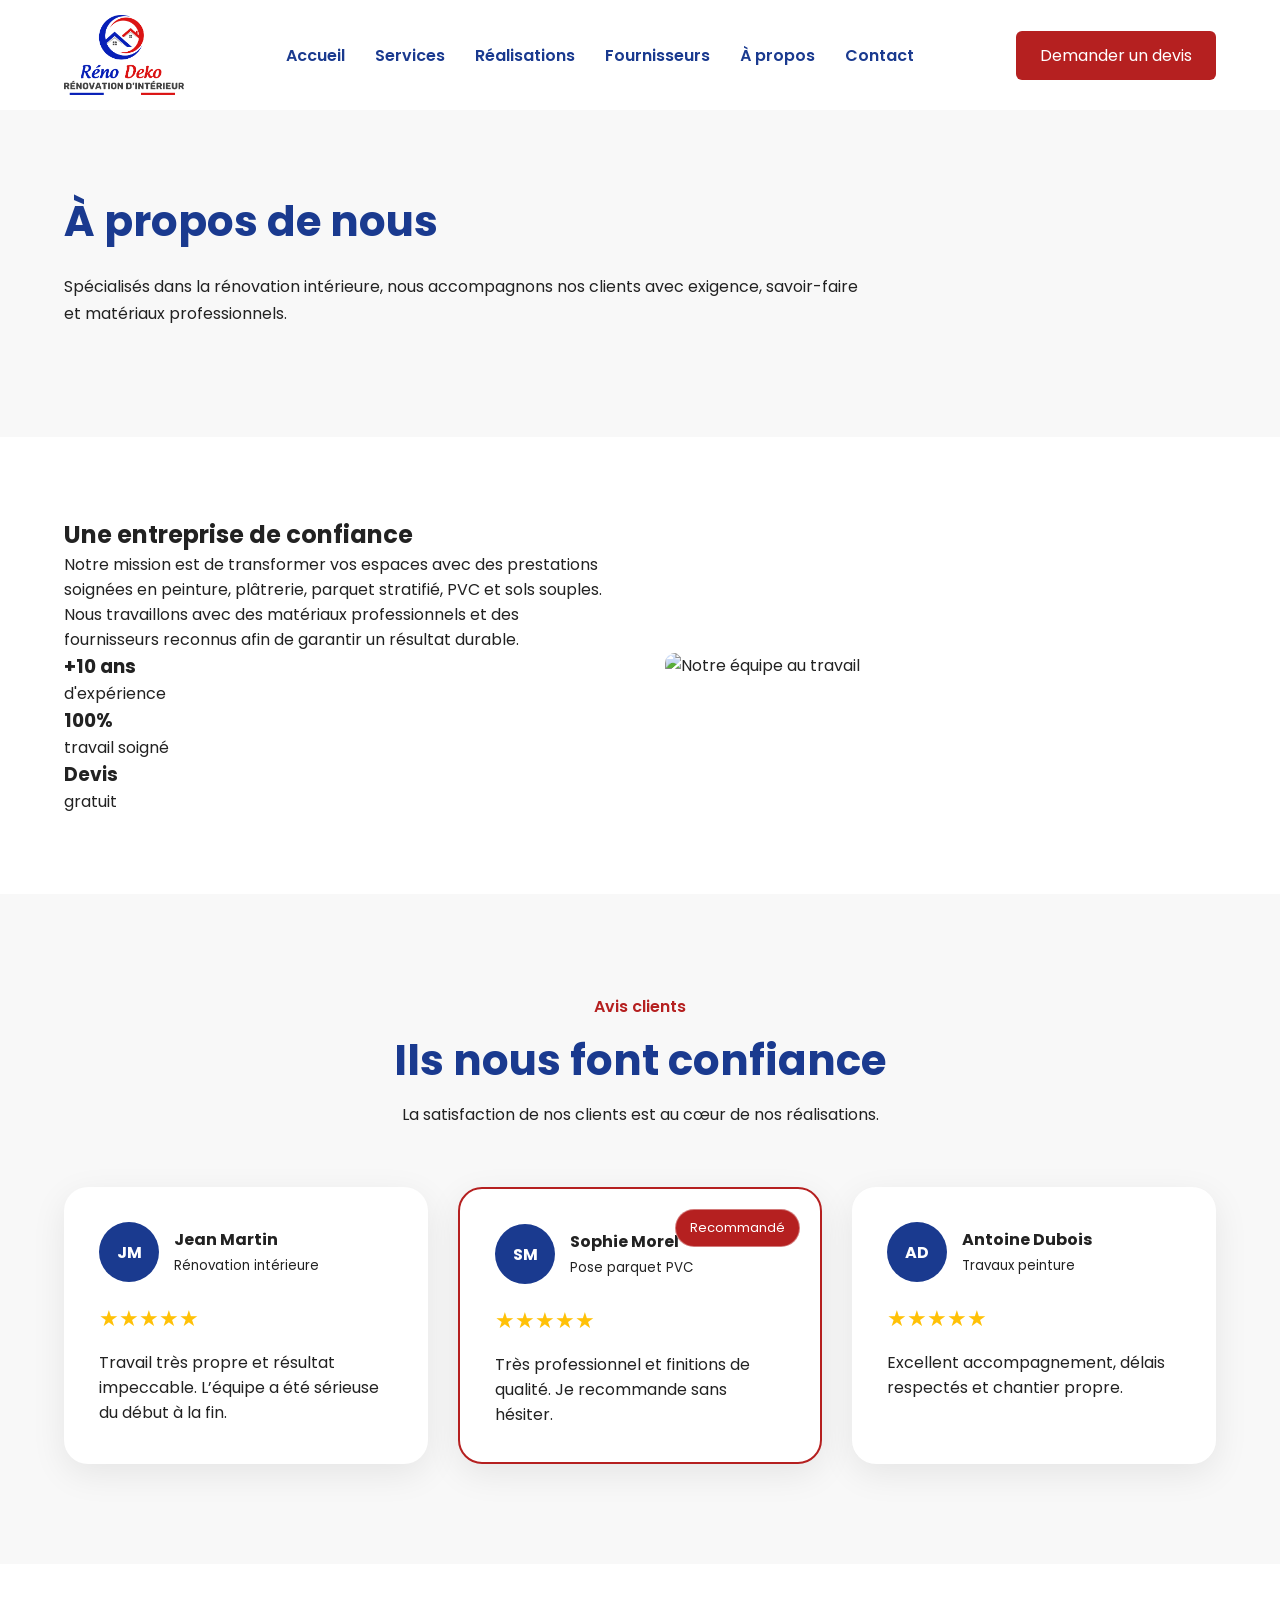
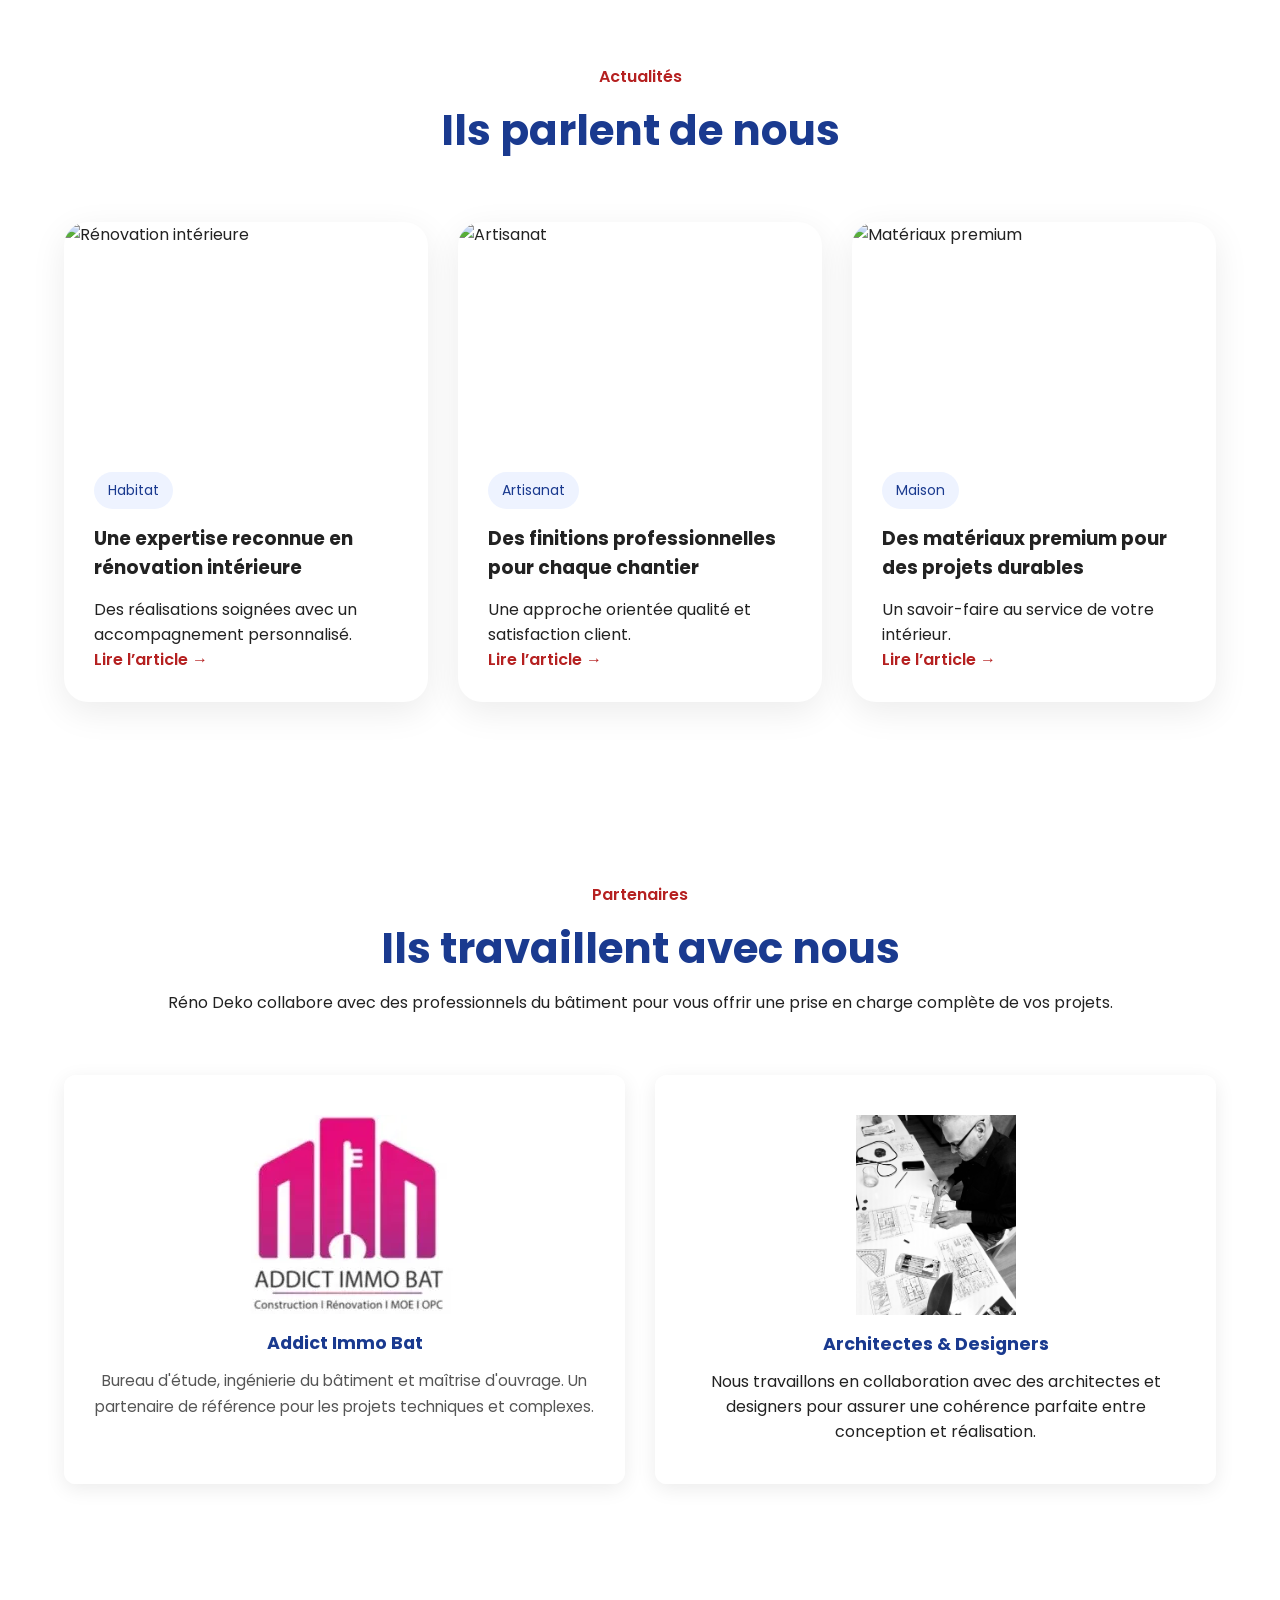
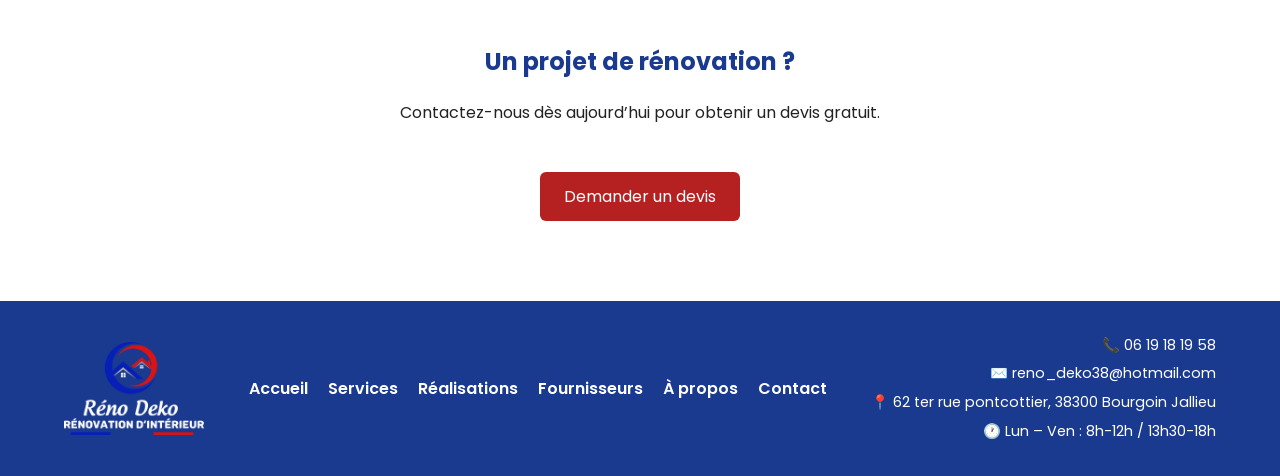
==== commit 576a6bad: "Update apropos.html" ====
--- a/apropos.html
+++ b/apropos.html
@@ -397,6 +397,7 @@
                 <p>📞 <a href="tel:+33619181958">06 19 18 19 58</a></p>
                 <p>✉️ reno_deko38@hotmail.com</p>
                 <p>📍 62 ter rue pontcottier, 38300 Bourgoin Jallieu</p>
+                <p>🕐 Lun – Ven : 8h-12h / 13h30-18h</p>
             </div>
 
         </div>
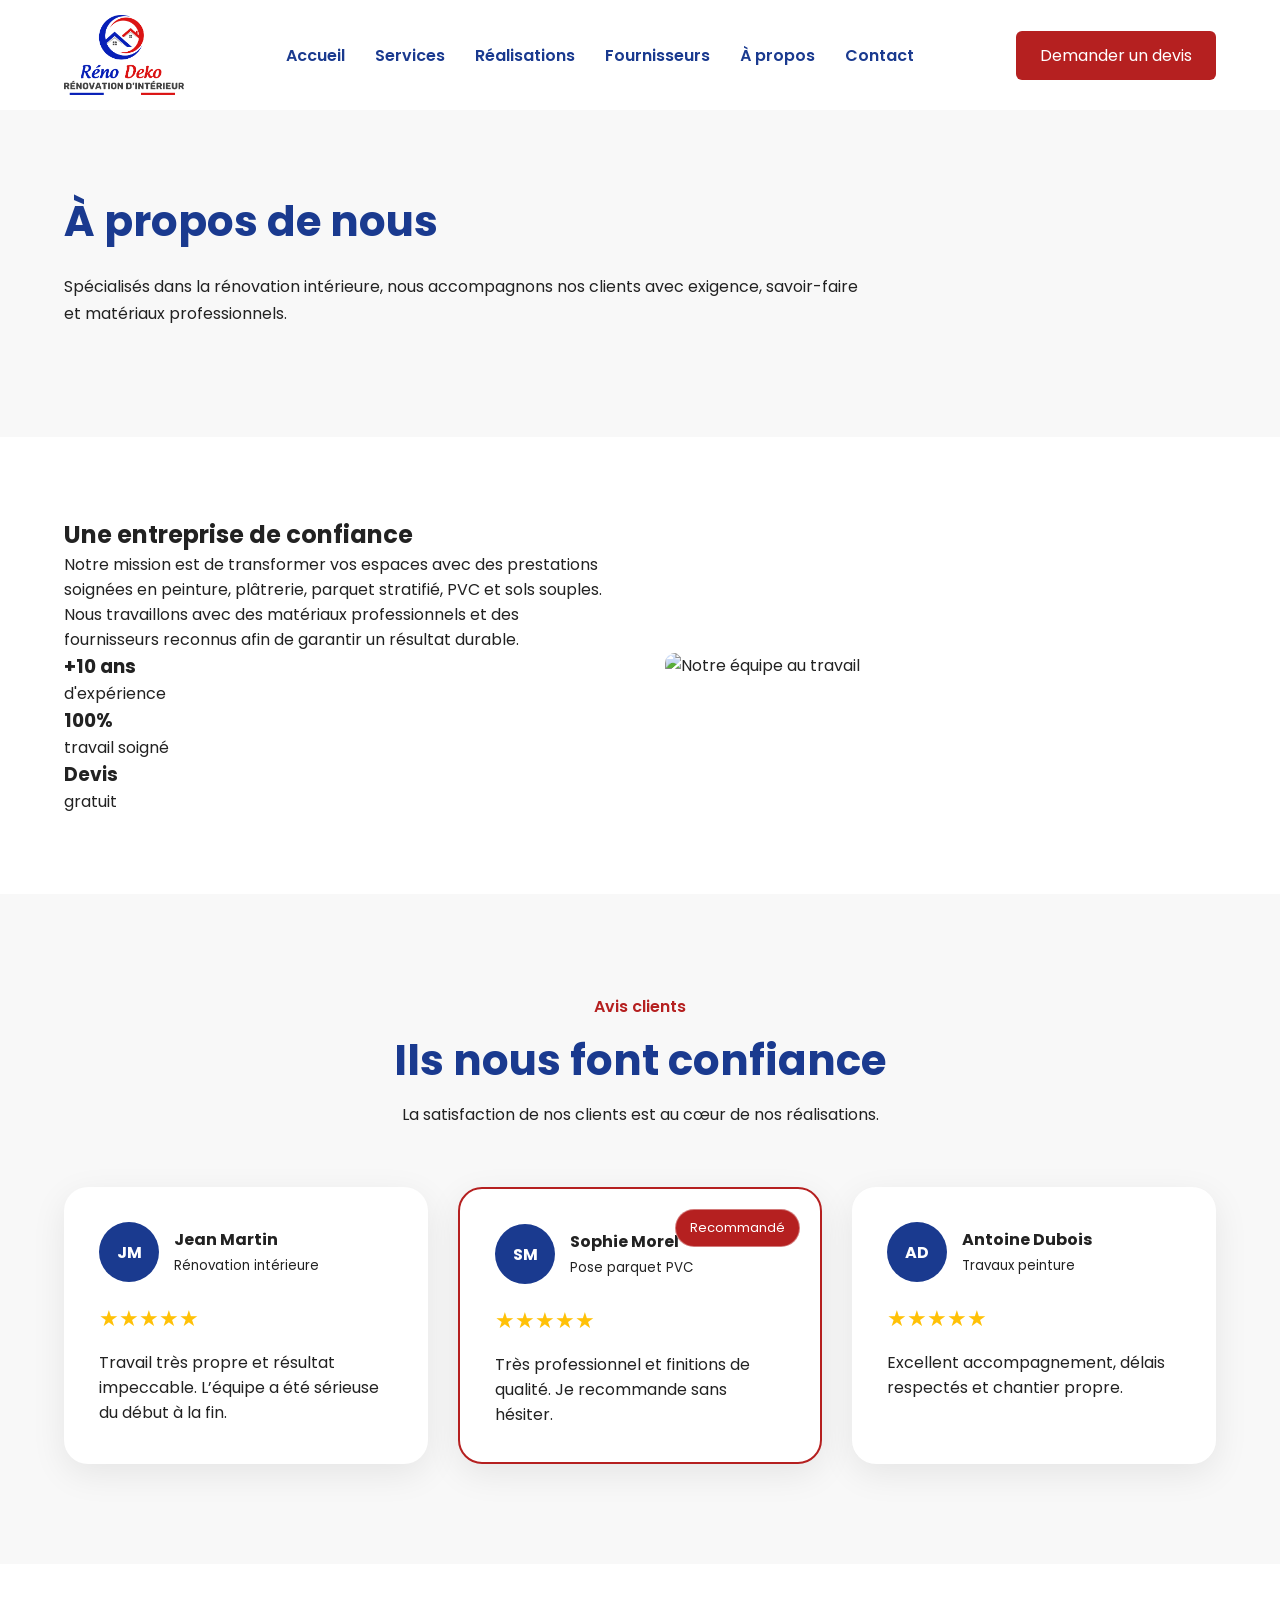
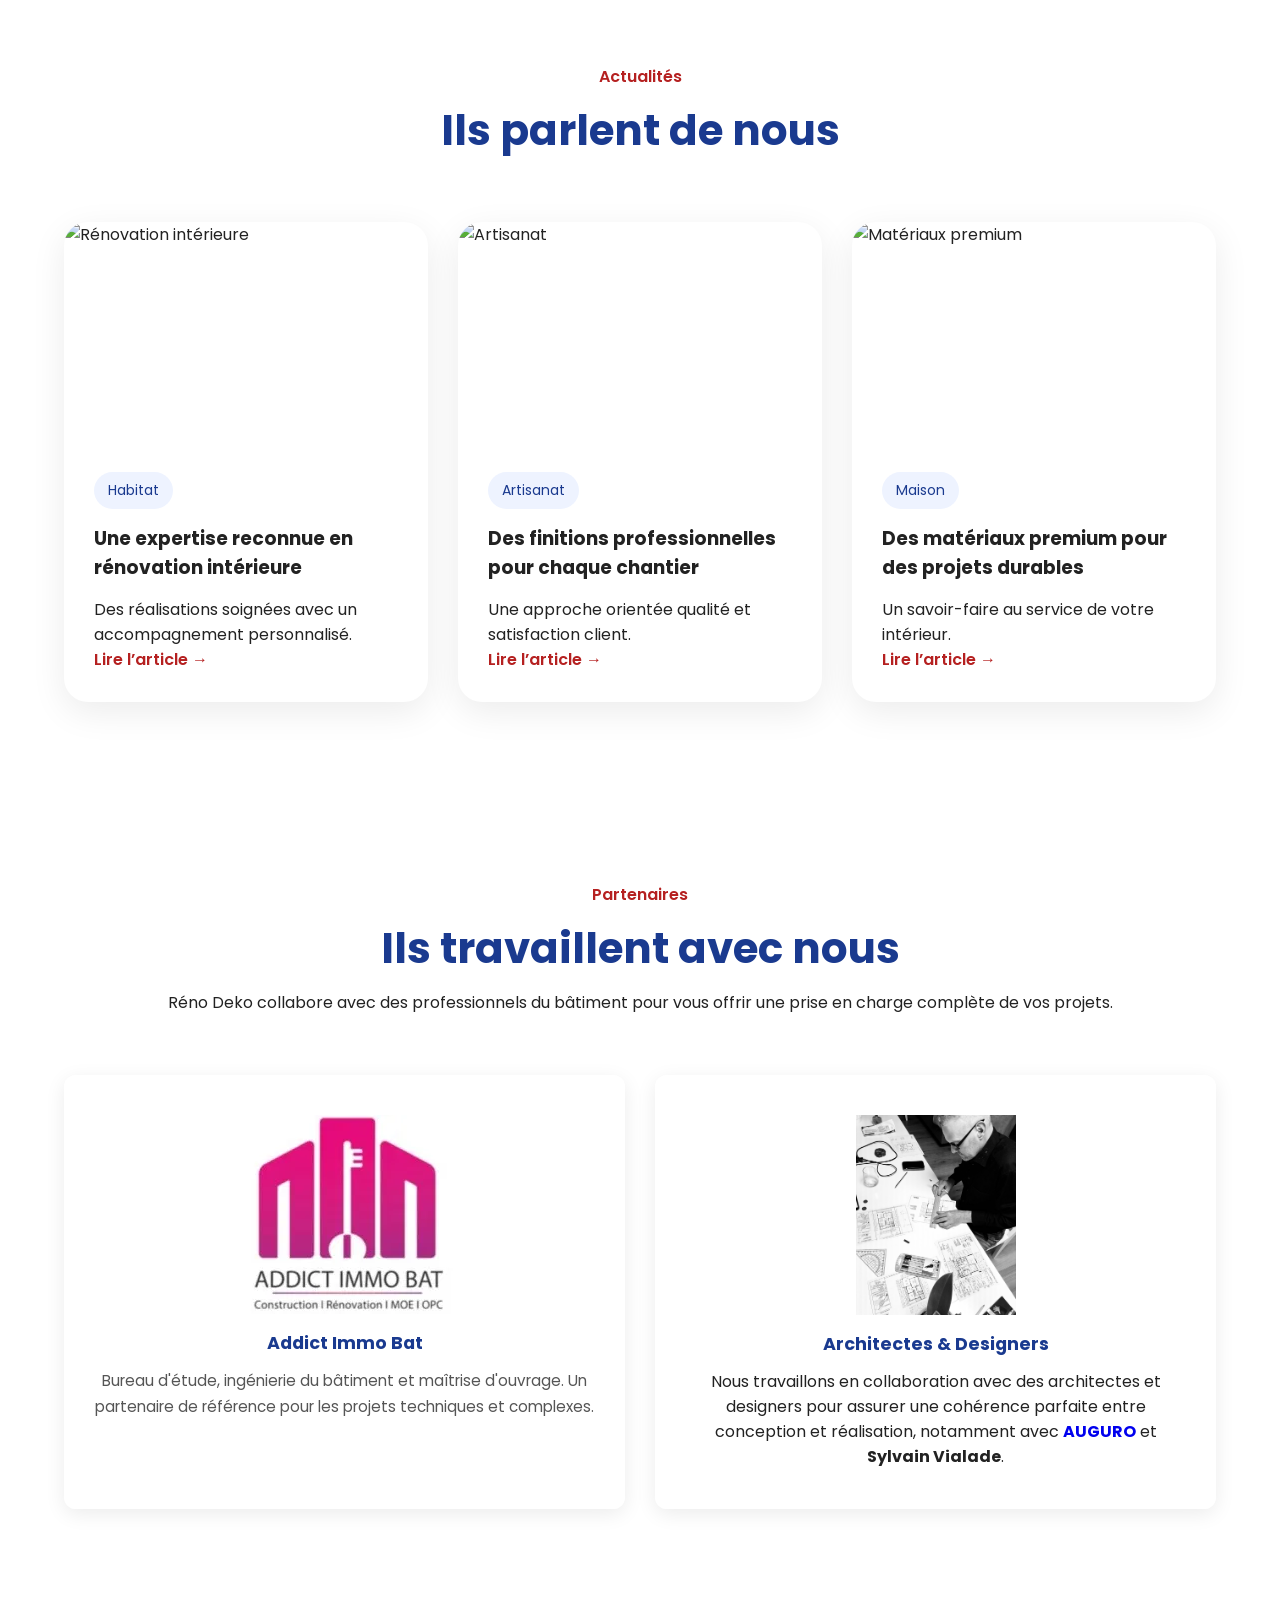
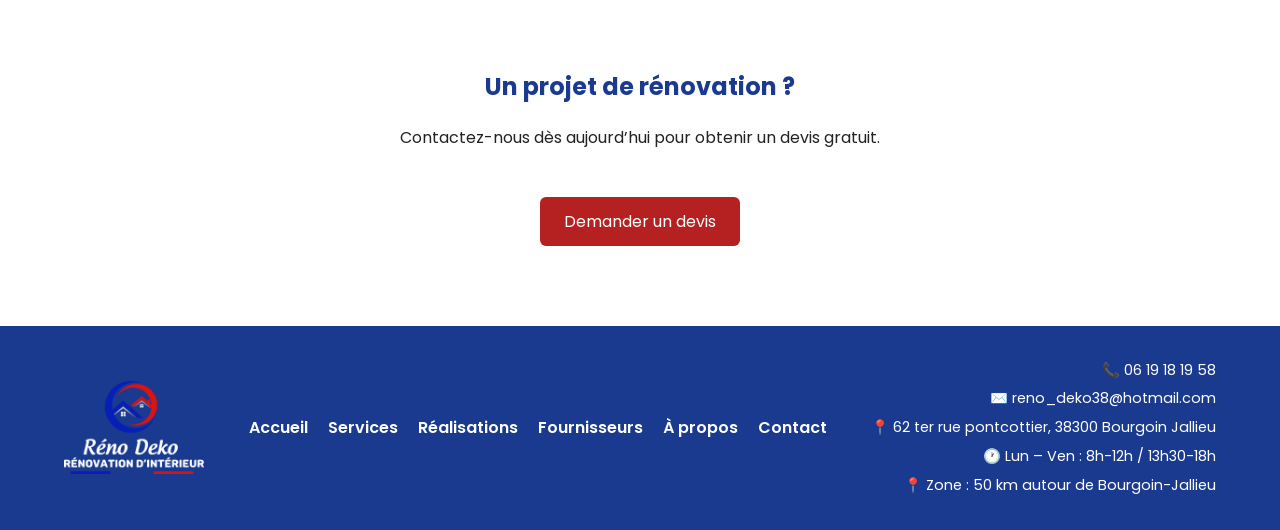
==== commit 829fa977: "Update apropos.html" ====
--- a/apropos.html
+++ b/apropos.html
@@ -5,8 +5,9 @@
 
 <meta charset="UTF-8">
 <meta name="viewport" content="width=device-width, initial-scale=1.0">
-<title>À propos – Réno Deko, artisan peintre en Isère</title>
-<meta name="description" content="Plus de 10 ans d'expérience en rénovation intérieure à Bourgoin-Jallieu. Découvrez notre savoir-faire et nos valeurs.">
+
+<title>À propos</title>
+
 <link rel="stylesheet" href="assets/css/style.css">
 <link rel="stylesheet" href="assets/css/apropos.css">
 
@@ -346,7 +347,8 @@
             <img src="assets/images/architechte.jpg" alt="Architechte">
             <h3>Architectes &amp; Designers</h3>
             <p>Nous travaillons en collaboration avec des architectes et designers
-            pour assurer une cohérence parfaite entre conception et réalisation.</p>
+            pour assurer une cohérence parfaite entre conception et réalisation,
+            notamment avec <strong><a href="https://www.auguro.fr/auguro-lestudio" target="_blank" rel="noopener">AUGURO</a></strong> et <strong>Sylvain Vialade</strong>.</p>
         </div>
 
     </div>
@@ -398,6 +400,7 @@
                 <p>✉️ reno_deko38@hotmail.com</p>
                 <p>📍 62 ter rue pontcottier, 38300 Bourgoin Jallieu</p>
                 <p>🕐 Lun – Ven : 8h-12h / 13h30-18h</p>
+                <p>📍 Zone : 50 km autour de Bourgoin-Jallieu</p>
             </div>
 
         </div>
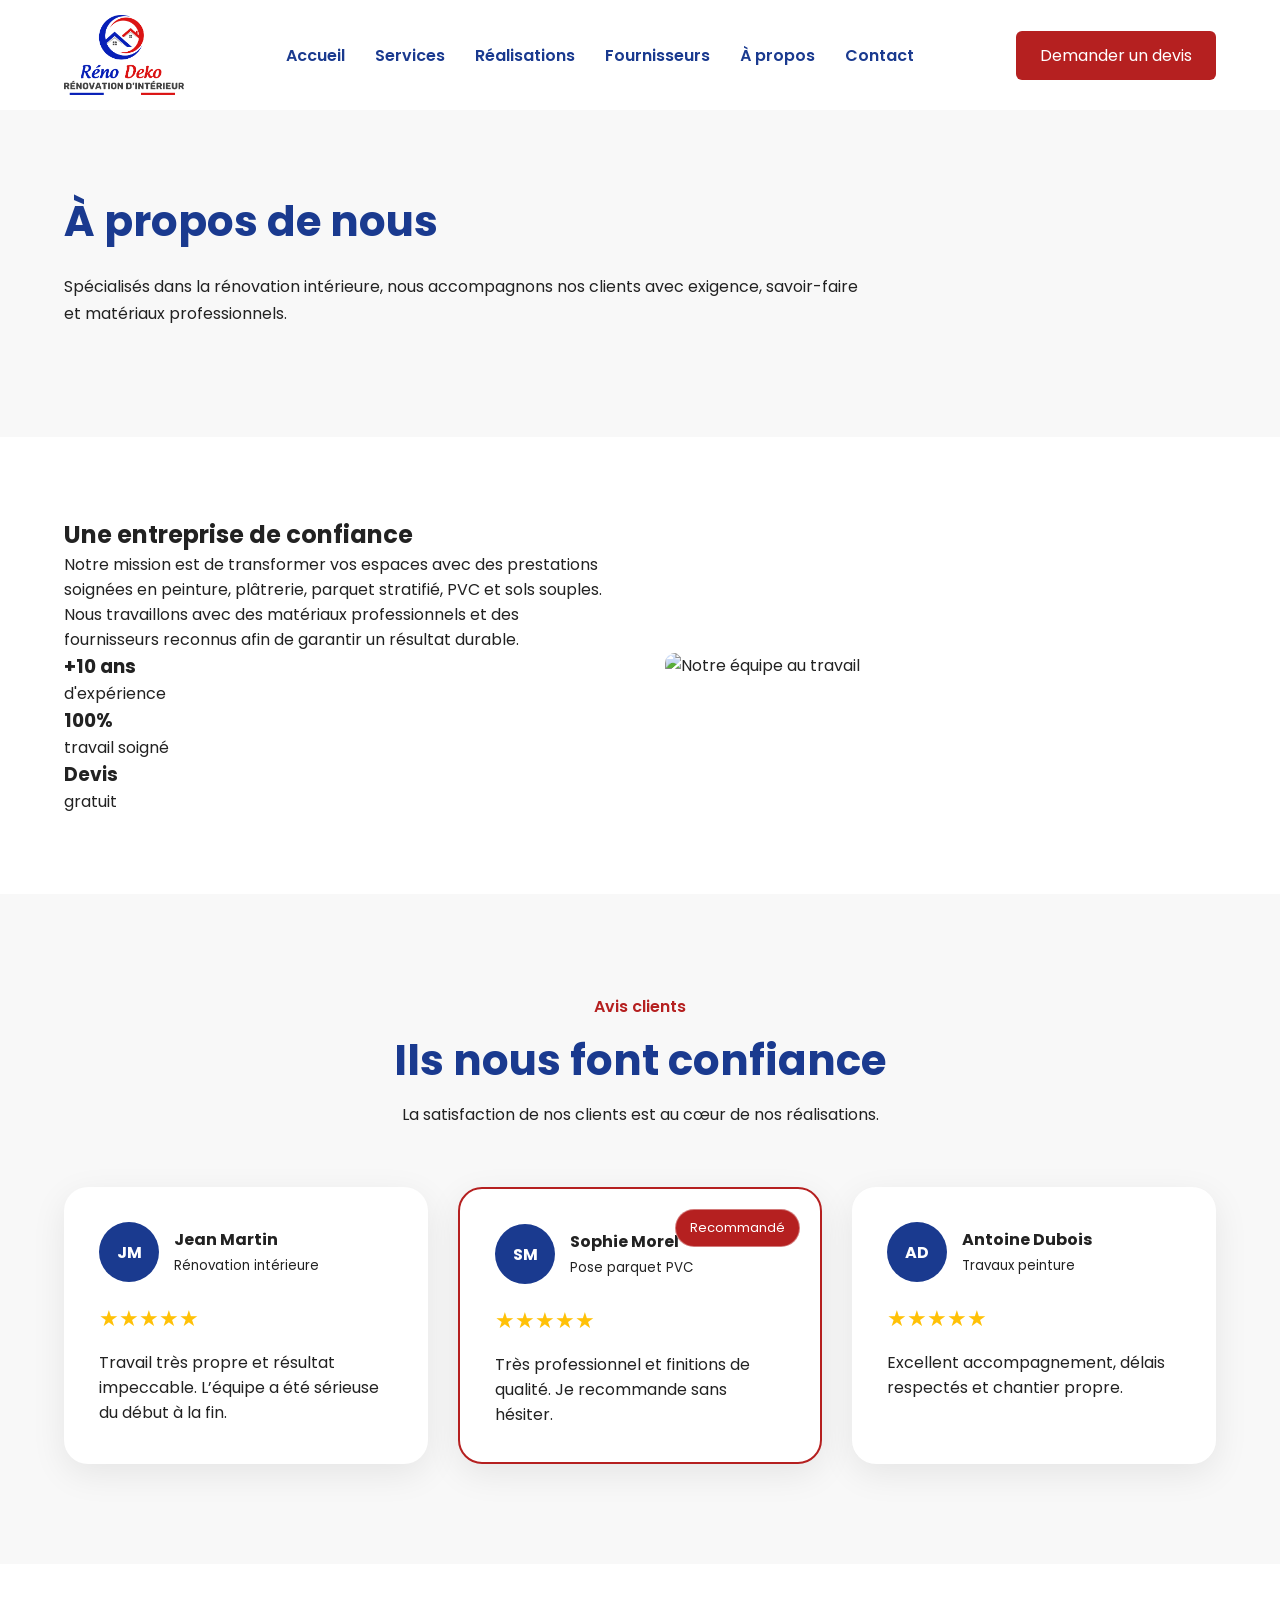
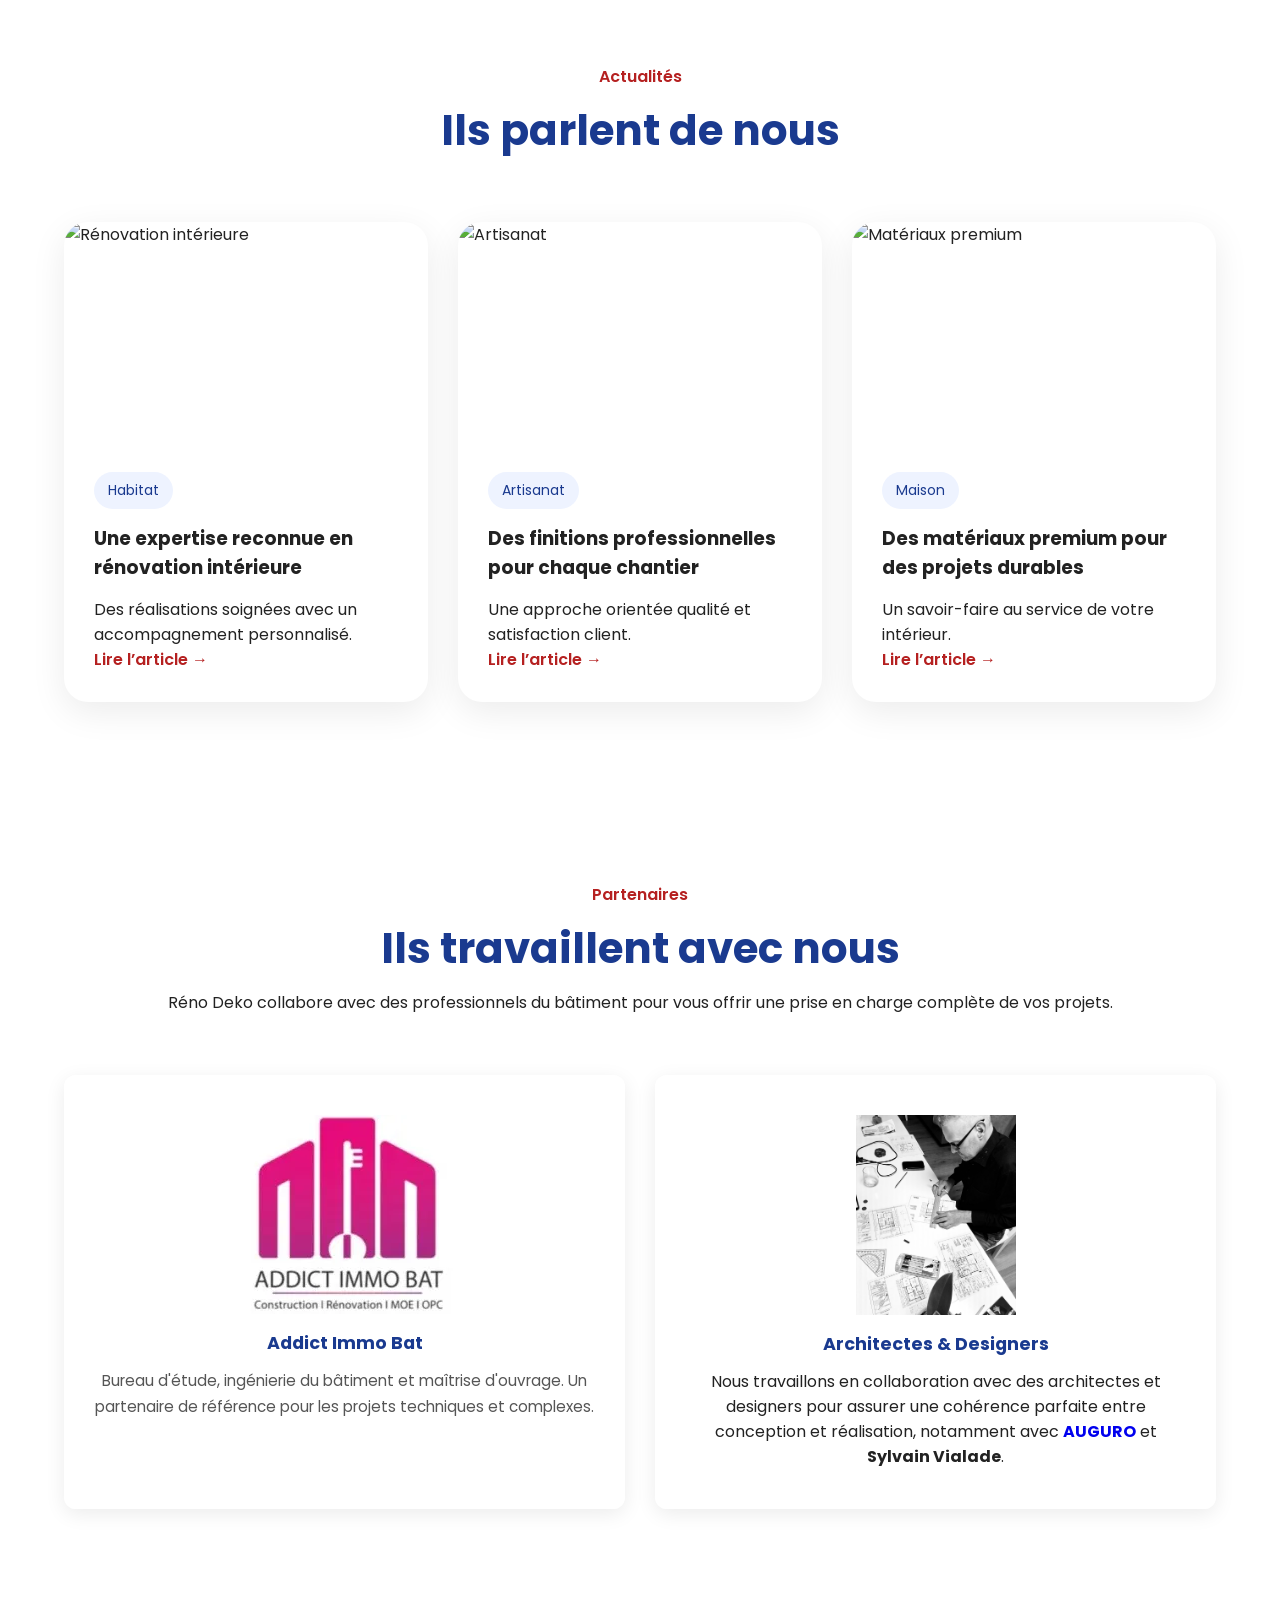
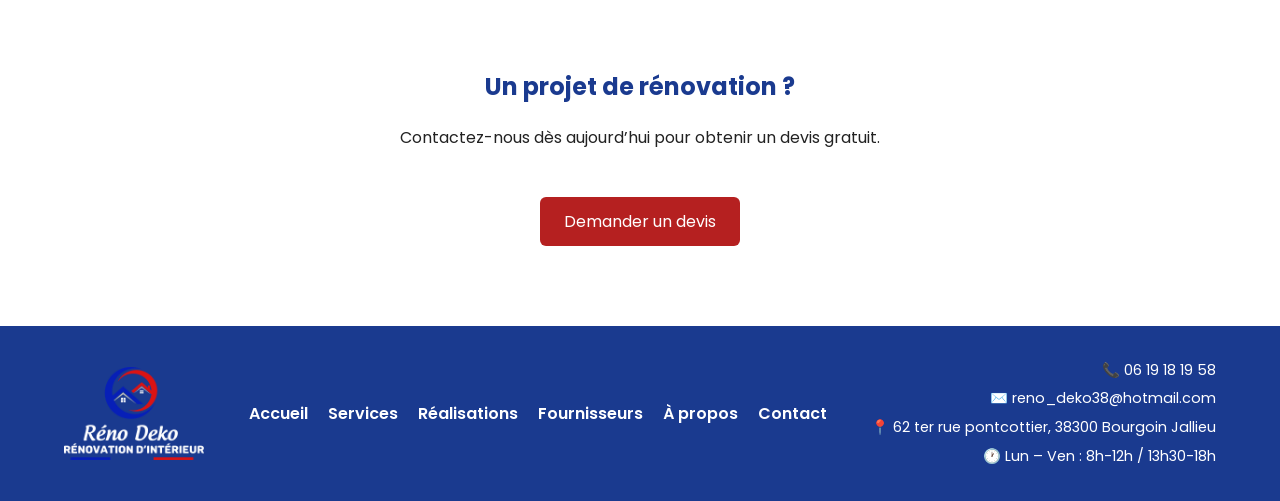
==== commit b780f401: "Update apropos.html" ====
--- a/apropos.html
+++ b/apropos.html
@@ -400,7 +400,6 @@
                 <p>✉️ reno_deko38@hotmail.com</p>
                 <p>📍 62 ter rue pontcottier, 38300 Bourgoin Jallieu</p>
                 <p>🕐 Lun – Ven : 8h-12h / 13h30-18h</p>
-                <p>📍 Zone : 50 km autour de Bourgoin-Jallieu</p>
             </div>
 
         </div>
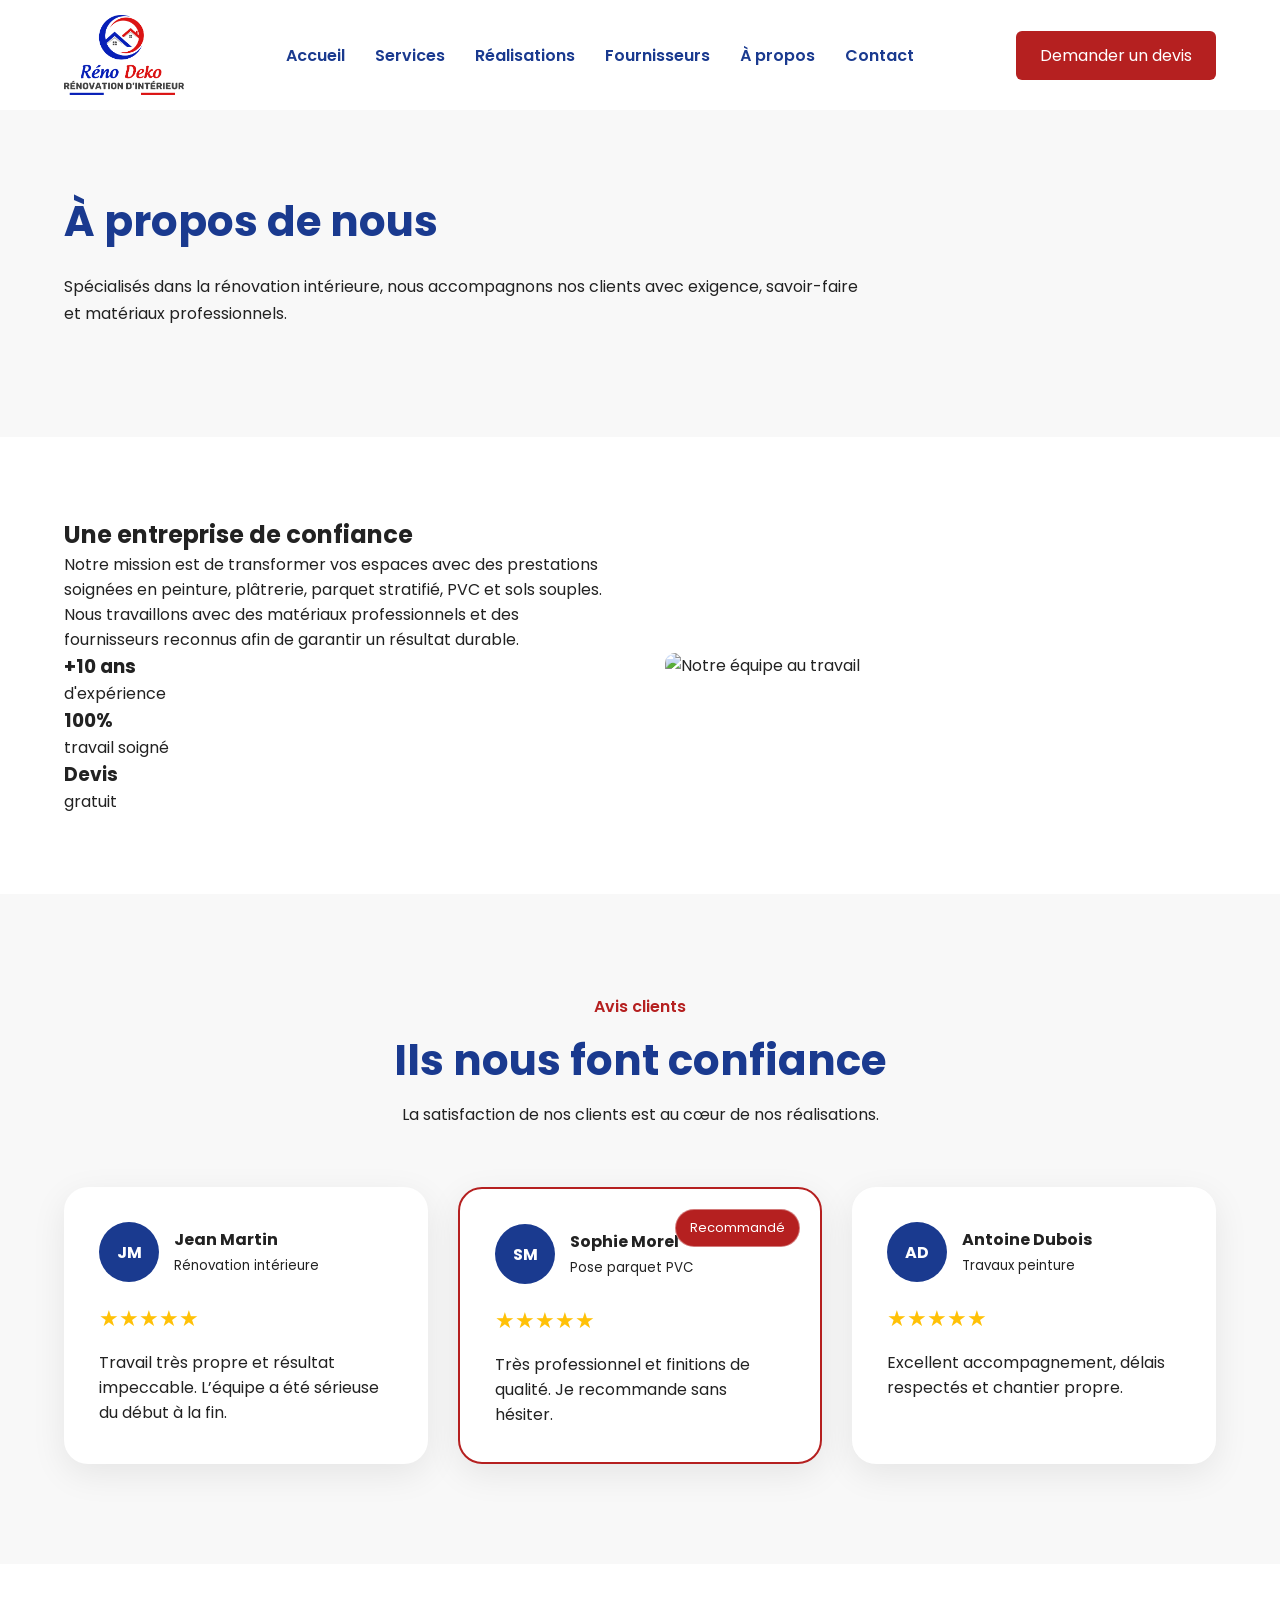
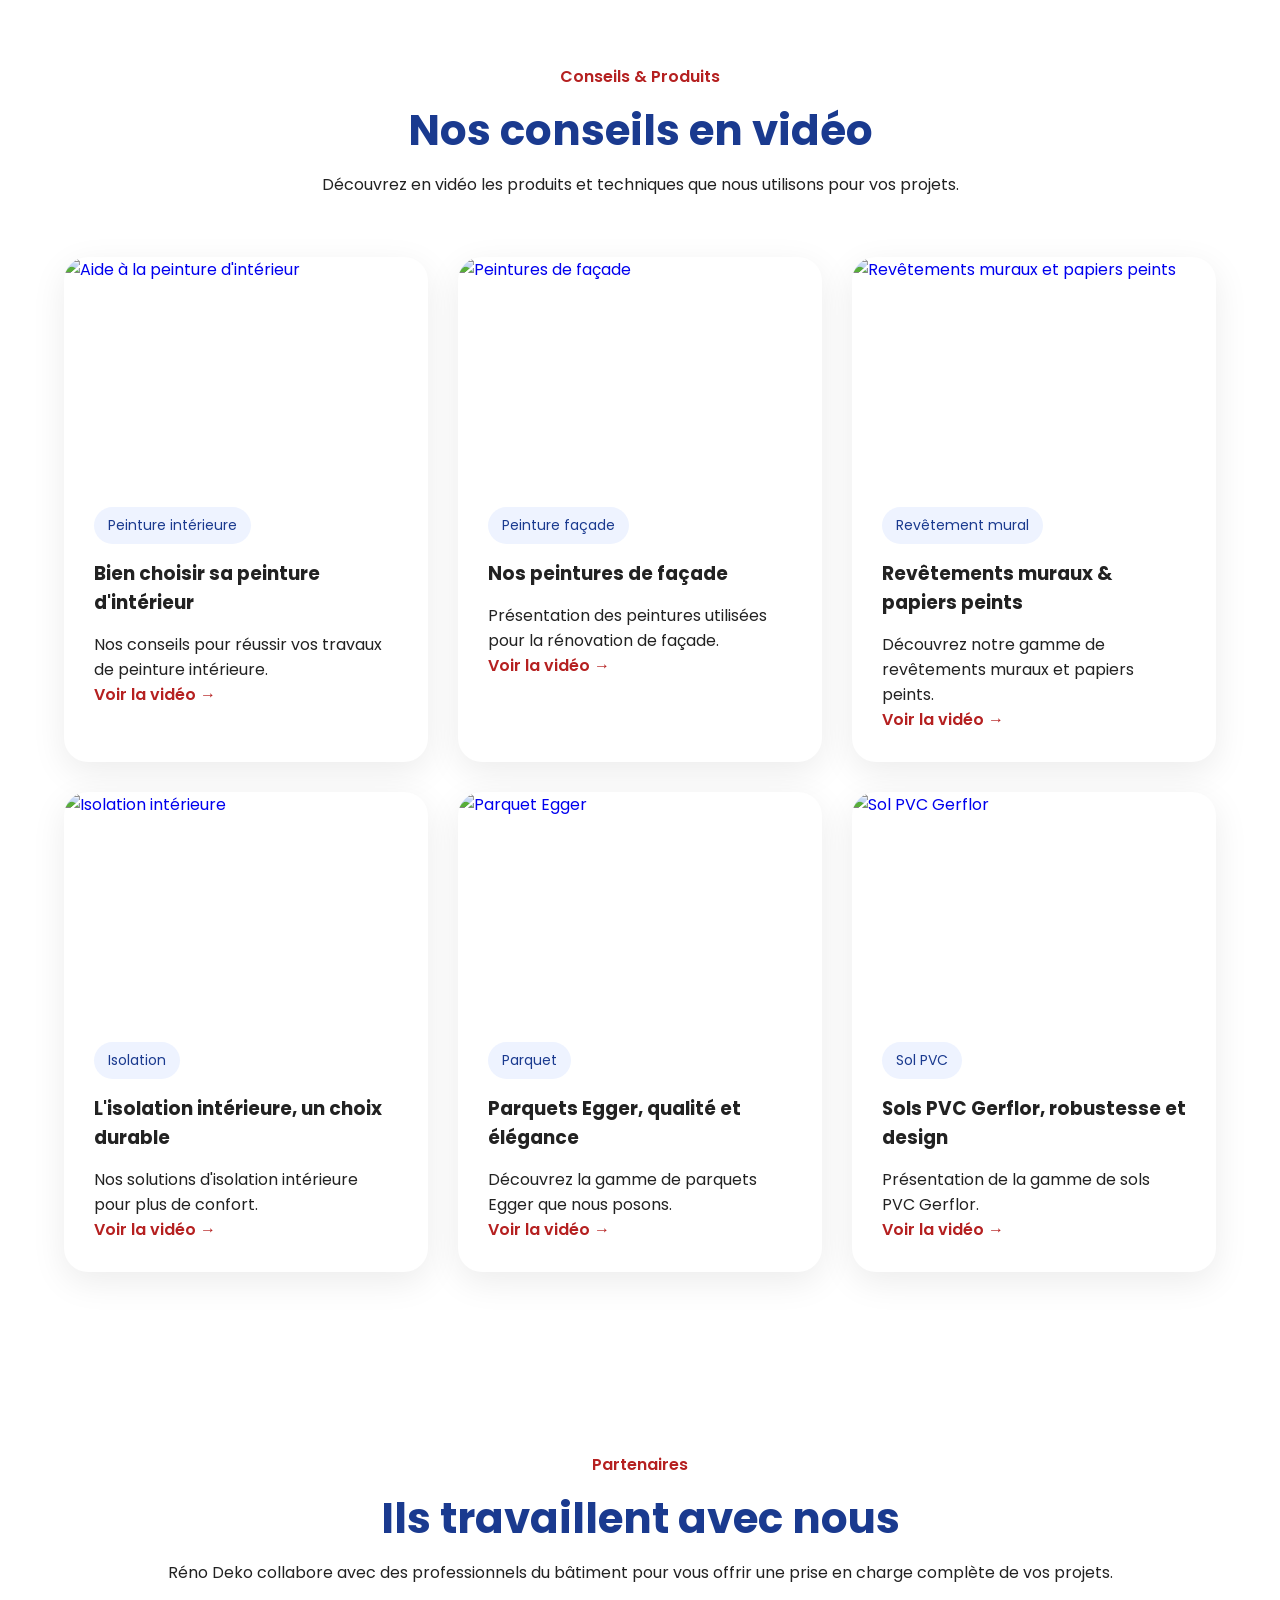
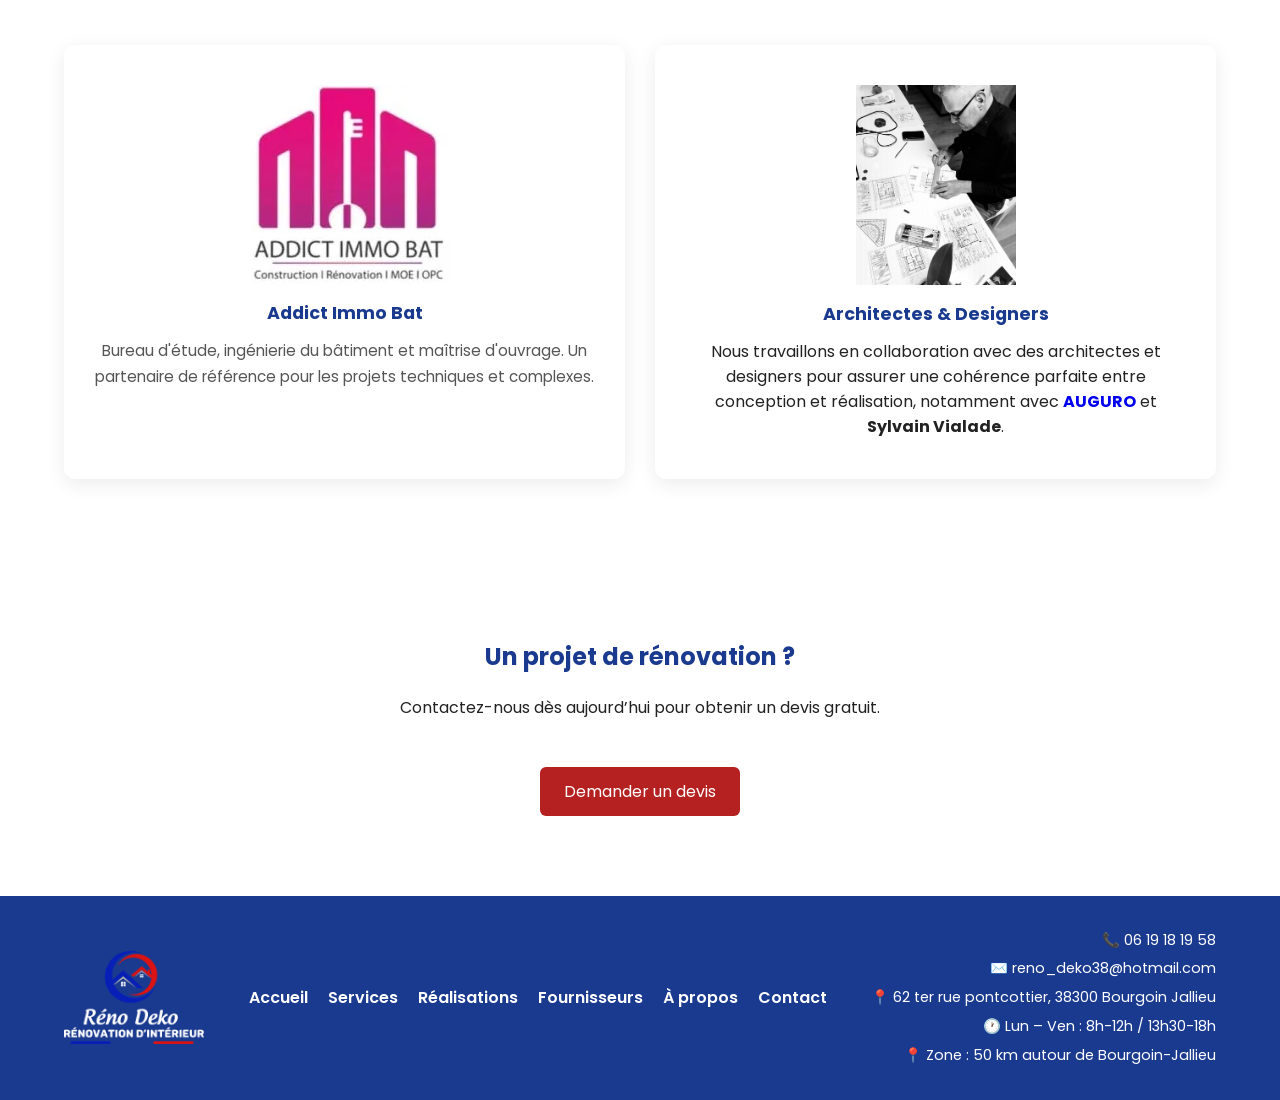
==== commit e0981dda: "Update apropos.html" ====
--- a/apropos.html
+++ b/apropos.html
@@ -224,35 +224,40 @@
     <div class="container">
 
         <div class="section-title">
-            <span>Actualités</span>
-            <h2>Ils parlent de nous</h2>
+            <span>Conseils &amp; Produits</span>
+            <h2>Nos conseils en vidéo</h2>
+            <p>
+                Découvrez en vidéo les produits et techniques
+                que nous utilisons pour vos projets.
+            </p>
         </div>
 
         <div class="press-grid">
 
             <article class="press-card">
 
-                <div class="press-image" style="background:none;height:220px;overflow:hidden;">
-                    <img src="https://images.unsplash.com/photo-1560440021-33f9b867899d?w=600&q=80" alt="Rénovation intérieure" style="width:100%;height:100%;object-fit:cover;">
-                </div>
+                <a href="https://www.youtube.com/watch?v=Oxf5vXhyXFg" target="_blank" rel="noopener" class="press-image" style="background:none;height:220px;overflow:hidden;position:relative;display:block;">
+                    <img src="https://img.youtube.com/vi/Oxf5vXhyXFg/hqdefault.jpg" alt="Aide à la peinture d'intérieur" style="width:100%;height:100%;object-fit:cover;">
+                    <span class="play-btn">▶</span>
+                </a>
 
                 <div class="press-content">
                     <span class="press-tag">
-                        Habitat
+                        Peinture intérieure
                     </span>
 
                     <h3>
-                        Une expertise reconnue
-                        en rénovation intérieure
+                        Bien choisir sa peinture
+                        d'intérieur
                     </h3>
 
                     <p>
-                        Des réalisations soignées
-                        avec un accompagnement personnalisé.
+                        Nos conseils pour réussir
+                        vos travaux de peinture intérieure.
                     </p>
 
-                    <a href="https://www.youtube.com/">
-                        Lire l’article →
+                    <a href="https://www.youtube.com/watch?v=Oxf5vXhyXFg" target="_blank" rel="noopener">
+                        Voir la vidéo →
                     </a>
                 </div>
 
@@ -261,27 +266,27 @@
 
             <article class="press-card">
 
-                <div class="press-image" style="background:none;height:220px;overflow:hidden;">
-                    <img src="https://images.unsplash.com/photo-1503387762-592deb58ef4e?w=600&q=80" alt="Artisanat" style="width:100%;height:100%;object-fit:cover;">
-                </div>
+                <a href="https://www.youtube.com/watch?v=abh636Cs14g" target="_blank" rel="noopener" class="press-image" style="background:none;height:220px;overflow:hidden;position:relative;display:block;">
+                    <img src="https://img.youtube.com/vi/abh636Cs14g/hqdefault.jpg" alt="Peintures de façade" style="width:100%;height:100%;object-fit:cover;">
+                    <span class="play-btn">▶</span>
+                </a>
 
                 <div class="press-content">
                     <span class="press-tag">
-                        Artisanat
+                        Peinture façade
                     </span>
 
                     <h3>
-                        Des finitions professionnelles
-                        pour chaque chantier
+                        Nos peintures de façade
                     </h3>
 
                     <p>
-                        Une approche orientée qualité
-                        et satisfaction client.
+                        Présentation des peintures utilisées
+                        pour la rénovation de façade.
                     </p>
 
-                    <a href="https://www.youtube.com/">
-                        Lire l’article →
+                    <a href="https://www.youtube.com/watch?v=abh636Cs14g" target="_blank" rel="noopener">
+                        Voir la vidéo →
                     </a>
                 </div>
 
@@ -290,27 +295,118 @@
 
             <article class="press-card">
 
-                <div class="press-image" style="background:none;height:220px;overflow:hidden;">
-                    <img src="https://images.unsplash.com/photo-1556909114-f6e7ad7d3136?w=600&q=80" alt="Matériaux premium" style="width:100%;height:100%;object-fit:cover;">
-                </div>
+                <a href="https://youtu.be/6UV7G0WpCC0" target="_blank" rel="noopener" class="press-image" style="background:none;height:220px;overflow:hidden;position:relative;display:block;">
+                    <img src="https://img.youtube.com/vi/6UV7G0WpCC0/hqdefault.jpg" alt="Revêtements muraux et papiers peints" style="width:100%;height:100%;object-fit:cover;">
+                    <span class="play-btn">▶</span>
+                </a>
 
                 <div class="press-content">
                     <span class="press-tag">
-                        Maison
+                        Revêtement mural
                     </span>
 
                     <h3>
-                        Des matériaux premium
-                        pour des projets durables
+                        Revêtements muraux
+                        &amp; papiers peints
                     </h3>
 
                     <p>
-                        Un savoir-faire au service
-                        de votre intérieur.
+                        Découvrez notre gamme de revêtements
+                        muraux et papiers peints.
                     </p>
 
-                    <a href="https://www.youtube.com/">
-                        Lire l’article →
+                    <a href="https://youtu.be/6UV7G0WpCC0" target="_blank" rel="noopener">
+                        Voir la vidéo →
+                    </a>
+                </div>
+
+            </article>
+
+
+            <article class="press-card">
+
+                <a href="https://www.youtube.com/watch?v=bhvB5SsFuRg" target="_blank" rel="noopener" class="press-image" style="background:none;height:220px;overflow:hidden;position:relative;display:block;">
+                    <img src="https://img.youtube.com/vi/bhvB5SsFuRg/hqdefault.jpg" alt="Isolation intérieure" style="width:100%;height:100%;object-fit:cover;">
+                    <span class="play-btn">▶</span>
+                </a>
+
+                <div class="press-content">
+                    <span class="press-tag">
+                        Isolation
+                    </span>
+
+                    <h3>
+                        L'isolation intérieure,
+                        un choix durable
+                    </h3>
+
+                    <p>
+                        Nos solutions d'isolation intérieure
+                        pour plus de confort.
+                    </p>
+
+                    <a href="https://www.youtube.com/watch?v=bhvB5SsFuRg" target="_blank" rel="noopener">
+                        Voir la vidéo →
+                    </a>
+                </div>
+
+            </article>
+
+
+            <article class="press-card">
+
+                <a href="https://www.youtube.com/watch?v=JnvDECjZO94" target="_blank" rel="noopener" class="press-image" style="background:none;height:220px;overflow:hidden;position:relative;display:block;">
+                    <img src="https://img.youtube.com/vi/JnvDECjZO94/hqdefault.jpg" alt="Parquet Egger" style="width:100%;height:100%;object-fit:cover;">
+                    <span class="play-btn">▶</span>
+                </a>
+
+                <div class="press-content">
+                    <span class="press-tag">
+                        Parquet
+                    </span>
+
+                    <h3>
+                        Parquets Egger,
+                        qualité et élégance
+                    </h3>
+
+                    <p>
+                        Découvrez la gamme de parquets
+                        Egger que nous posons.
+                    </p>
+
+                    <a href="https://www.youtube.com/watch?v=JnvDECjZO94" target="_blank" rel="noopener">
+                        Voir la vidéo →
+                    </a>
+                </div>
+
+            </article>
+
+
+            <article class="press-card">
+
+                <a href="https://www.youtube.com/watch?v=KkQfvNSXu0U" target="_blank" rel="noopener" class="press-image" style="background:none;height:220px;overflow:hidden;position:relative;display:block;">
+                    <img src="https://img.youtube.com/vi/KkQfvNSXu0U/hqdefault.jpg" alt="Sol PVC Gerflor" style="width:100%;height:100%;object-fit:cover;">
+                    <span class="play-btn">▶</span>
+                </a>
+
+                <div class="press-content">
+                    <span class="press-tag">
+                        Sol PVC
+                    </span>
+
+                    <h3>
+                        Sols PVC Gerflor,
+                        robustesse et design
+                    </h3>
+
+                    <p>
+                        Présentation de la gamme
+                        de sols PVC Gerflor.
+                    </p>
+
+                    <a href="https://www.youtube.com/watch?v=KkQfvNSXu0U" target="_blank" rel="noopener">
+                        Voir la vidéo →
                     </a>
                 </div>
 
@@ -400,6 +496,7 @@
                 <p>✉️ reno_deko38@hotmail.com</p>
                 <p>📍 62 ter rue pontcottier, 38300 Bourgoin Jallieu</p>
                 <p>🕐 Lun – Ven : 8h-12h / 13h30-18h</p>
+                <p>📍 Zone : 50 km autour de Bourgoin-Jallieu</p>
             </div>
 
         </div>
